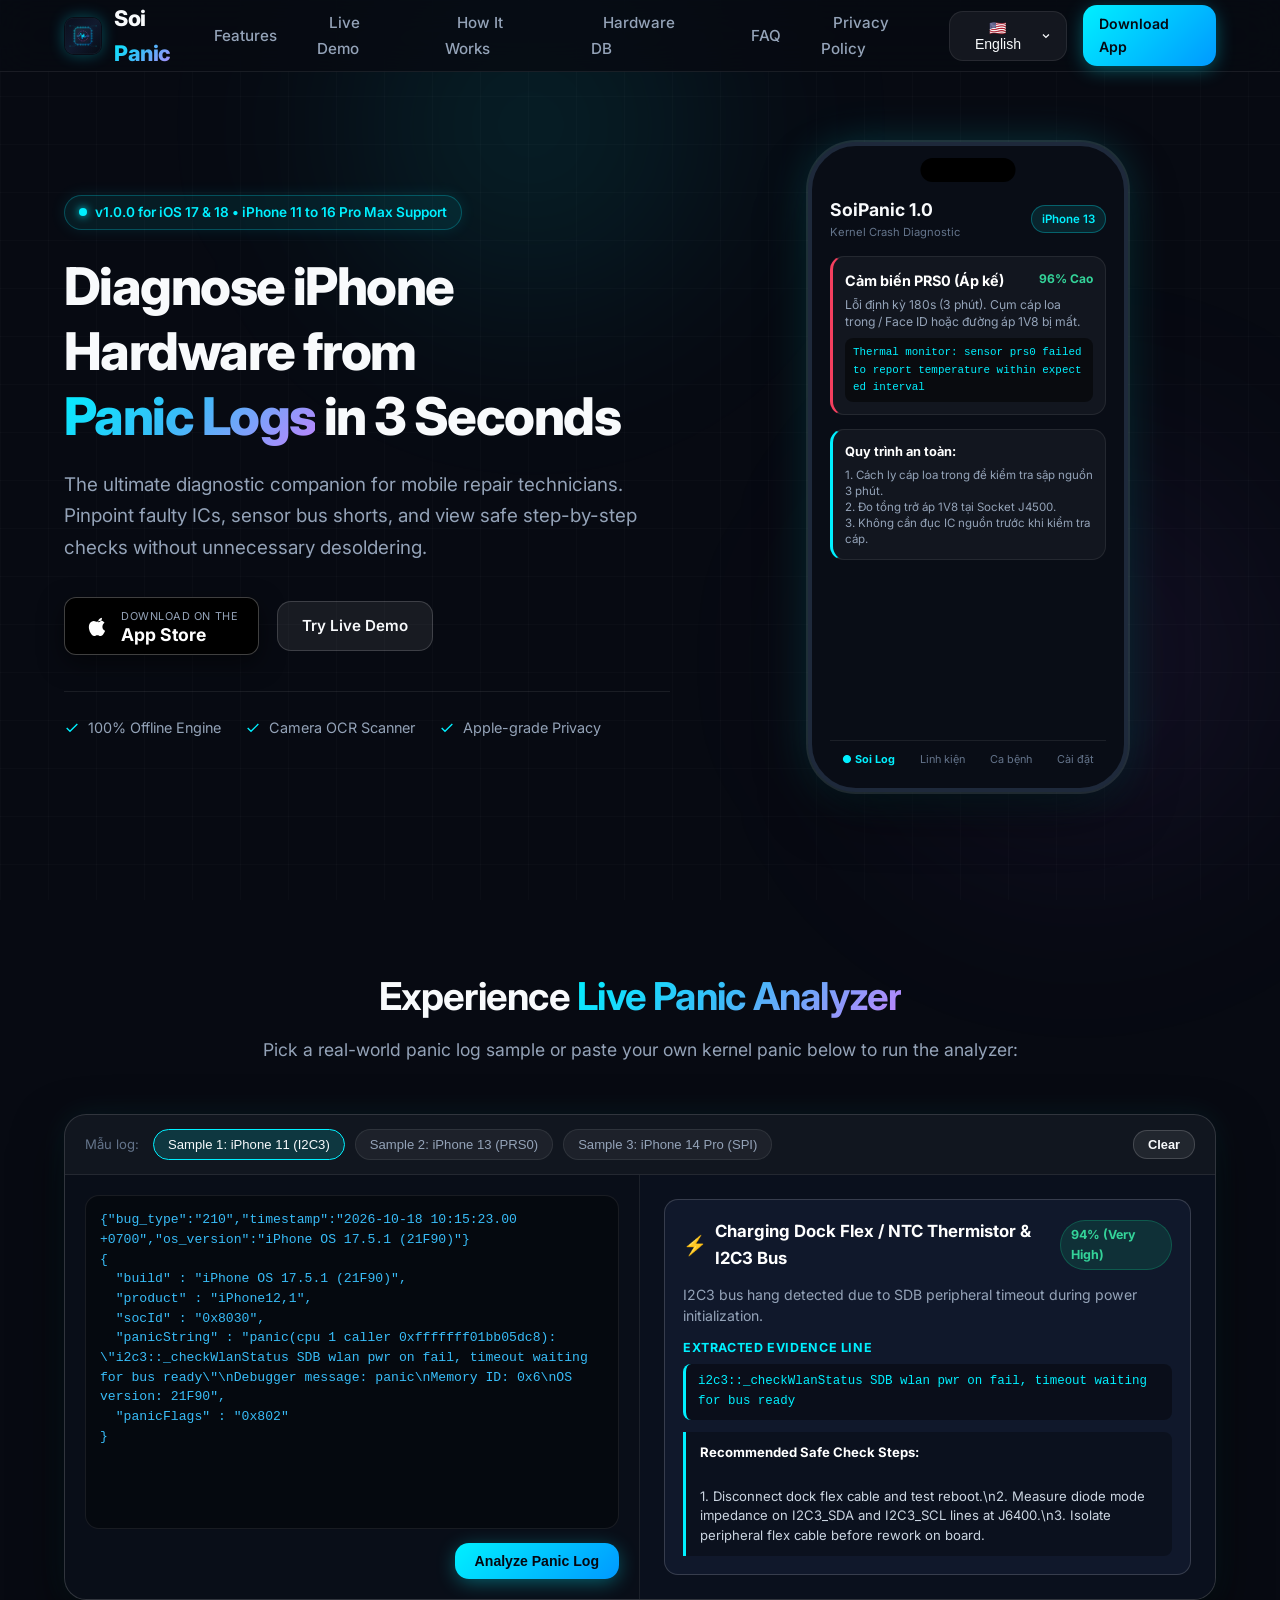
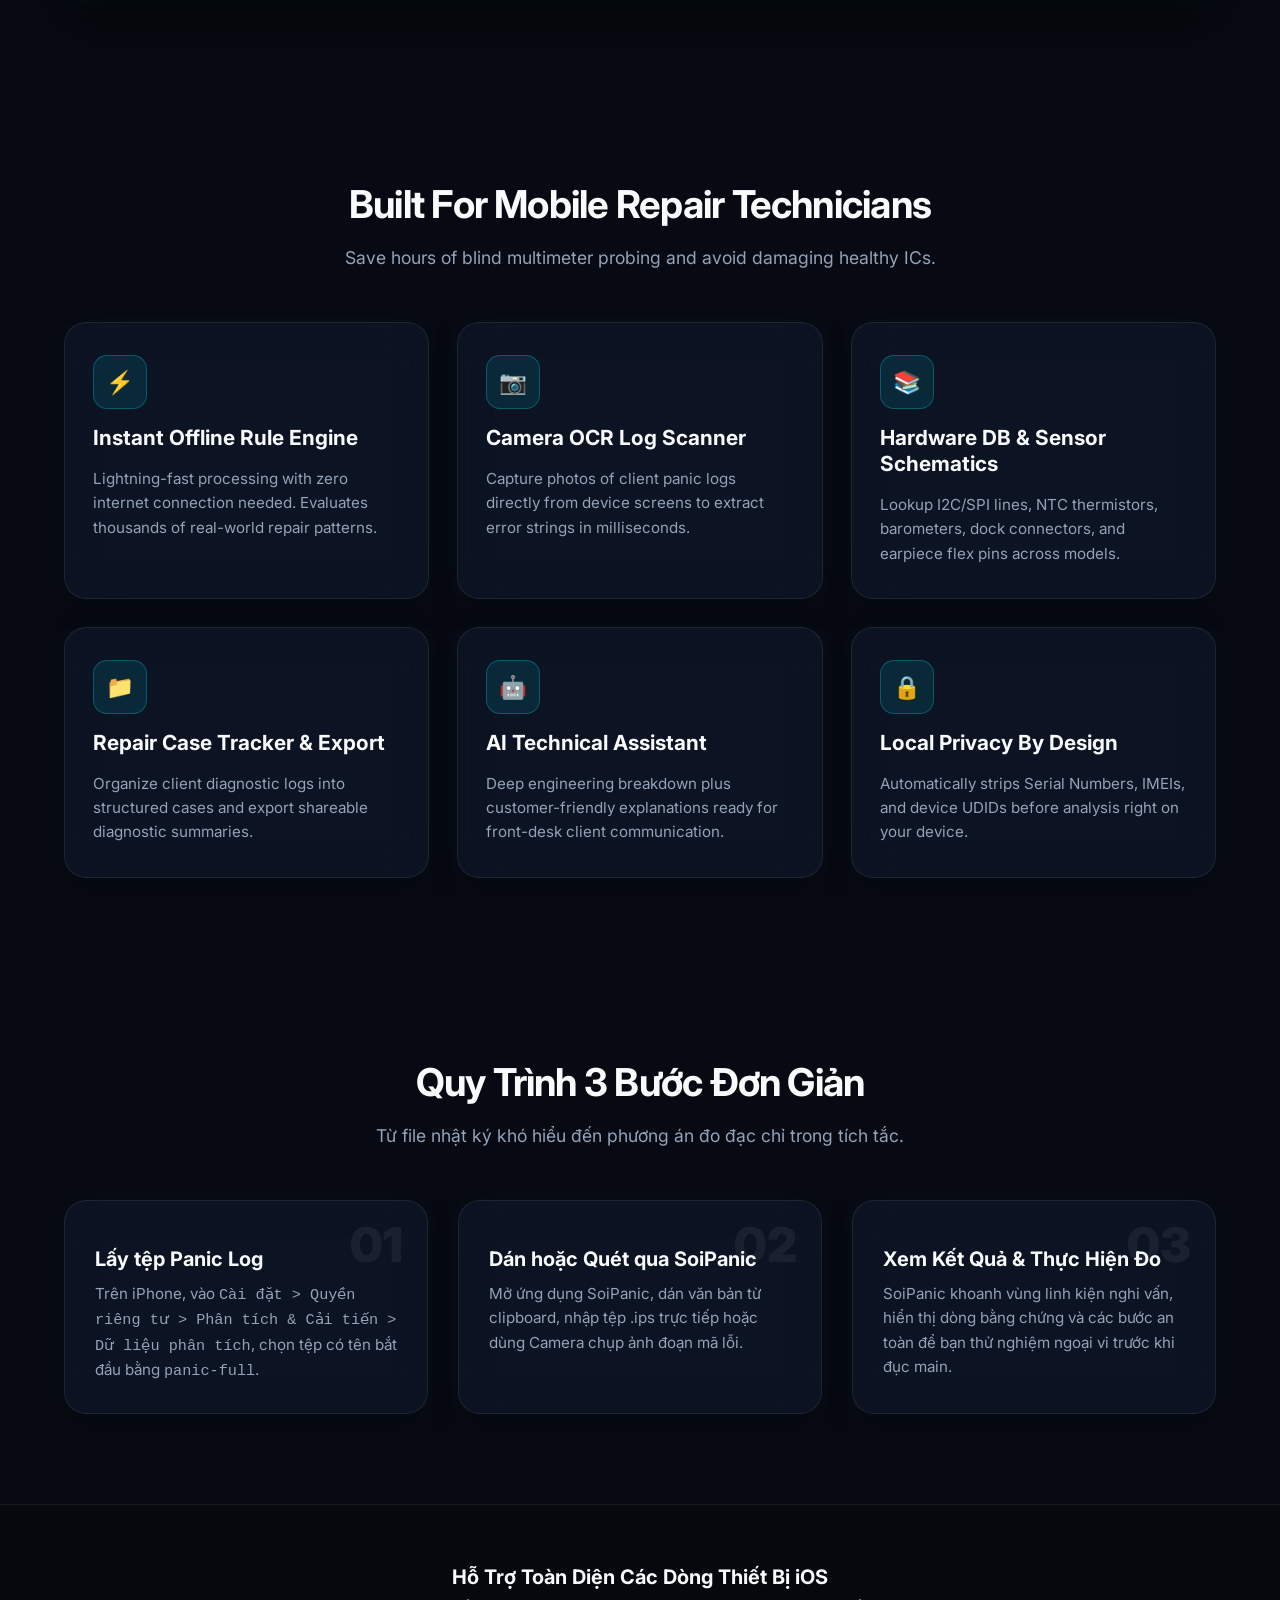
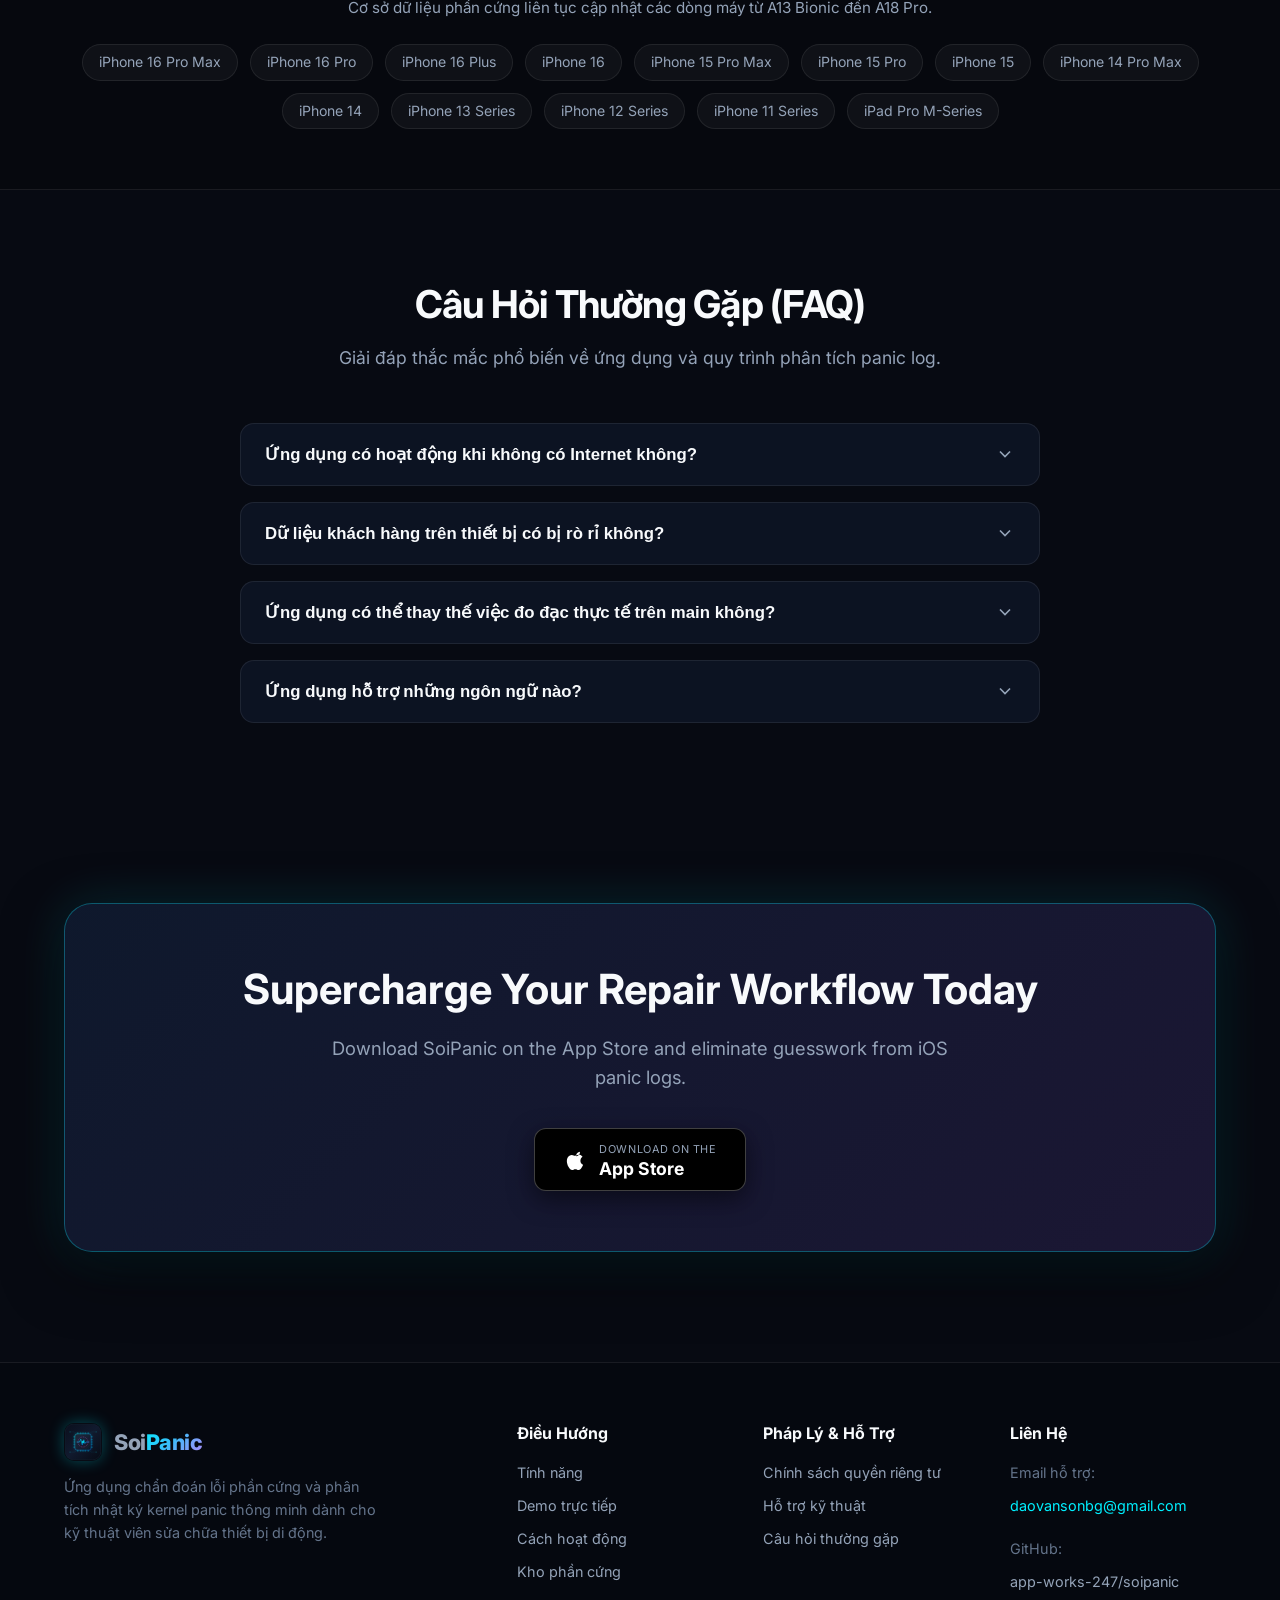
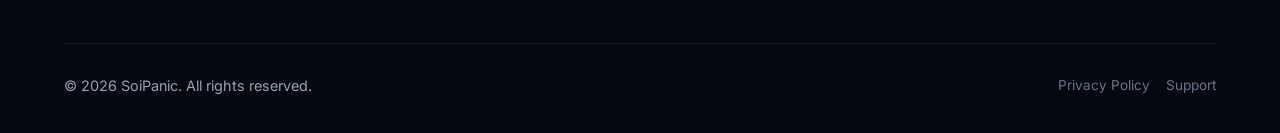
==== index.html @ 8706347c "feat: initial release of SoiPanic landing page, privacy policy, and support center" ====
<!DOCTYPE html>
<html lang="vi">
<head>
  <meta charset="UTF-8">
  <meta name="viewport" content="width=device-width, initial-scale=1.0">
  <title>SoiPanic - Soi Log Panic iOS & Chẩn Đoán Lỗi Phần Cứng iPhone</title>
  
  <!-- SEO Meta Tags -->
  <meta name="description" content="Ứng dụng chuyên nghiệp phân tích Panic Full (kernel panic) cho iPhone & iPad. Khoanh vùng linh kiện lỗi, cảm biến I2C/SPI, lỗi sập nguồn 3 phút và hướng dẫn đo đạc an toàn.">
  <meta name="keywords" content="soipanic, panic log, soi panic, lỗi iphone, sửa iphone, sập nguồn 3 phút, treo táo, schematic, i2c, hardware diagnostic">
  <meta name="author" content="SoiPanic Team">
  <meta name="robots" content="index, follow">

  <!-- Open Graph / Facebook -->
  <meta property="og:type" content="website">
  <meta property="og:url" content="https://app-works-247.github.io/soipanic/">
  <meta property="og:title" content="SoiPanic - Soi Log Panic iOS & Chẩn Đoán Lỗi Phần Cứng iPhone">
  <meta property="og:description" content="Phân tích panic log iPhone/iPad trong 3 giây. Khoanh vùng linh kiện lỗi phần cứng chính xác với bộ máy luật ngoại tuyến.">
  <meta property="og:image" content="assets/logo.svg">

  <!-- Twitter -->
  <meta name="twitter:card" content="summary_large_image">
  <meta name="twitter:title" content="SoiPanic - Soi Log Panic iOS">
  <meta name="twitter:description" content="Phân tích panic log iPhone/iPad trong 3 giây. Hướng dẫn đo đạc an toàn cho kỹ thuật viên.">

  <!-- Favicon -->
  <link rel="icon" type="image/svg+xml" href="assets/favicon.svg">
  
  <!-- Google Fonts: Inter -->
  <link rel="preconnect" href="https://fonts.googleapis.com">
  <link rel="preconnect" href="https://fonts.gstatic.com" crossorigin>
  <link href="https://fonts.googleapis.com/css2?family=Inter:wght@400;500;600;700;800;900&display=swap" rel="stylesheet">

  <!-- Stylesheet -->
  <link rel="stylesheet" href="css/style.css">
</head>
<body>

  <!-- Ambient Light Effects -->
  <div class="ambient-glow-1"></div>
  <div class="ambient-glow-2"></div>
  <div class="ambient-grid"></div>

  <!-- Site Header / Navbar -->
  <header class="site-header">
    <div class="container navbar">
      <a href="index.html" class="brand-logo" id="brandLogo">
        <img src="assets/logo.svg" alt="SoiPanic Logo" class="brand-icon">
        <span>Soi<span class="gradient-text">Panic</span></span>
      </a>

      <nav>
        <ul class="nav-links">
          <li><a href="#features" data-i18n="nav_features">Tính năng</a></li>
          <li><a href="#demo" data-i18n="nav_demo">Demo trực tiếp</a></li>
          <li><a href="#how" data-i18n="nav_how">Cách sử dụng</a></li>
          <li><a href="#hardware" data-i18n="nav_db">Kho phần cứng</a></li>
          <li><a href="#faq" data-i18n="nav_faq">Hỏi đáp</a></li>
          <li><a href="privacy.html" data-i18n="nav_privacy">Quyền riêng tư</a></li>
        </ul>
      </nav>

      <div class="nav-actions">
        <!-- Multi-language Selector -->
        <div class="lang-selector">
          <button class="lang-btn" id="langBtn" aria-label="Select Language">
            <span id="currentLangLabel">🇻🇳 Tiếng Việt</span>
            <svg width="12" height="12" viewBox="0 0 24 24" fill="none" stroke="currentColor" stroke-width="2.5"><path d="M6 9l6 6 6-6"/></svg>
          </button>
          <ul class="lang-dropdown" id="langDropdown">
            <li><button data-lang="vi" class="active">🇻🇳 Tiếng Việt</button></li>
            <li><button data-lang="ja">🇯🇵 日本語</button></li>
            <li><button data-lang="ko">🇰🇷 한국어</button></li>
            <li><button data-lang="en">🇺🇸 English</button></li>
          </ul>
        </div>

        <a href="#download" class="btn btn-primary" id="navDownloadBtn" data-i18n="nav_download" style="padding: 8px 16px; font-size: 0.88rem;">
          Tải ứng dụng
        </a>

        <button class="mobile-toggle" aria-label="Toggle navigation menu">
          <svg width="24" height="24" viewBox="0 0 24 24" fill="none" stroke="currentColor" stroke-width="2"><line x1="3" y1="12" x2="21" y2="12"></line><line x1="3" y1="6" x2="21" y2="6"></line><line x1="3" y1="18" x2="21" y2="18"></line></svg>
        </button>
      </div>
    </div>
  </header>

  <main>
    <!-- Hero Section -->
    <section class="hero-section">
      <div class="container hero-grid">
        <div class="hero-content">
          <div class="pill-badge" id="heroBadge">
            <span class="pill-dot"></span>
            <span data-i18n="hero_badge">Phiên bản 1.0.0 cho iOS 17 & 18 • Hỗ trợ iPhone 11 - 16 Pro Max</span>
          </div>

          <h1 id="heroTitle" data-i18n="hero_title">
            Chẩn Đoán Lỗi Phần Cứng iPhone Từ <span class="gradient-text">Log Panic Full</span> Trong 3 Giây
          </h1>

          <p class="hero-subtitle" id="heroSub" data-i18n="hero_sub">
            Công cụ đắc lực dành cho kỹ thuật viên sửa chữa điện thoại. Tự động khoanh vùng IC lỗi, cảm biến chập áp và hiển thị quy trình đo đạc an toàn không cần đục main.
          </p>

          <div class="hero-ctas">
            <a href="#download" class="btn-appstore" id="heroAppStoreBtn">
              <svg viewBox="0 0 24 24"><path d="M18.71 19.5c-.83 1.24-1.71 2.45-3.05 2.47-1.34.03-1.77-.79-3.29-.79-1.53 0-2 .77-3.27.82-1.31.05-2.3-1.32-3.14-2.53C4.25 17 2.94 12.45 4.7 9.39c.87-1.52 2.43-2.48 4.12-2.51 1.28-.02 2.5.87 3.29.87.78 0 2.26-1.07 3.81-.91.65.03 2.47.26 3.64 1.98-.09.06-2.17 1.28-2.15 3.81.03 3.02 2.65 4.03 2.68 4.04-.03.07-.42 1.44-1.38 2.83M15.97 6.84c.65-.82 1.1-1.95.97-3.08-1 .04-2.17.67-2.82 1.44-.58.67-1.08 1.83-.95 2.94 1.12.09 2.22-.57 2.8-1.3"/></svg>
              <div class="btn-appstore-text">
                <span class="sub">Download on the</span>
                <span class="main">App Store</span>
              </div>
            </a>

            <a href="#demo" class="btn btn-secondary" id="heroDemoBtn" data-i18n="hero_btn_demo">
              <svg width="18" height="18" viewBox="0 0 24 24" fill="none" stroke="currentColor" stroke-width="2"><polygon points="5 3 19 12 5 21 5 3"></polygon></svg>
              Thử Nghiệm Demo
            </a>
          </div>

          <div class="hero-badges-row">
            <div class="hero-badge-item">
              <svg width="16" height="16" viewBox="0 0 24 24" fill="none" stroke="currentColor" stroke-width="2"><polyline points="20 6 9 17 4 12"></polyline></svg>
              <span data-i18n="hero_badge_offline">Chạy ngoại tuyến 100%</span>
            </div>
            <div class="hero-badge-item">
              <svg width="16" height="16" viewBox="0 0 24 24" fill="none" stroke="currentColor" stroke-width="2"><polyline points="20 6 9 17 4 12"></polyline></svg>
              <span data-i18n="hero_badge_ocr">Quét Camera OCR</span>
            </div>
            <div class="hero-badge-item">
              <svg width="16" height="16" viewBox="0 0 24 24" fill="none" stroke="currentColor" stroke-width="2"><polyline points="20 6 9 17 4 12"></polyline></svg>
              <span data-i18n="hero_badge_privacy">Bảo mật chuẩn Apple</span>
            </div>
          </div>
        </div>

        <!-- Phone Mockup with SoiPanic UI -->
        <div class="mockup-wrapper">
          <div class="phone-mockup">
            <div class="phone-island"></div>
            <div class="phone-screen">
              <div class="app-mock-header">
                <div>
                  <div class="app-mock-title">SoiPanic 1.0</div>
                  <div style="font-size: 0.7rem; color: var(--text-muted);">Kernel Crash Diagnostic</div>
                </div>
                <div class="app-mock-device">iPhone 13</div>
              </div>

              <!-- Primary Suspect Card -->
              <div class="app-mock-card app-mock-suspect">
                <div class="app-mock-suspect-title">
                  <span>Cảm biến PRS0 (Áp kế)</span>
                  <span class="app-mock-score">96% Cao</span>
                </div>
                <div class="app-mock-desc">
                  Lỗi định kỳ 180s (3 phút). Cụm cáp loa trong / Face ID hoặc đường áp 1V8 bị mất.
                </div>
                <div class="app-mock-code">Thermal monitor: sensor prs0 failed to report temperature within expected interval</div>
              </div>

              <!-- Safe Check Card -->
              <div class="app-mock-card" style="border-left: 3px solid var(--cyan);">
                <div style="font-weight: 700; font-size: 0.8rem; margin-bottom: 4px; color: #fff;">
                  Quy trình an toàn:
                </div>
                <div style="font-size: 0.72rem; color: var(--text-secondary); line-height: 1.4;">
                  1. Cách ly cáp loa trong để kiểm tra sập nguồn 3 phút.<br>
                  2. Đo tổng trở áp 1V8 tại Socket J4500.<br>
                  3. Không cần đục IC nguồn trước khi kiểm tra cáp.
                </div>
              </div>

              <!-- App Navigation Bar inside phone -->
              <div style="margin-top: auto; display: flex; justify-content: space-around; padding-top: 10px; border-top: 1px solid rgba(255,255,255,0.08); font-size: 0.68rem; color: var(--text-muted);">
                <div style="color: var(--cyan); font-weight: 700;">● Soi Log</div>
                <div>Linh kiện</div>
                <div>Ca bệnh</div>
                <div>Cài đặt</div>
              </div>
            </div>
          </div>
        </div>
      </div>
    </section>

    <!-- Interactive Live Demo Section -->
    <section class="demo-section" id="demo">
      <div class="container">
        <div class="section-head">
          <h2 data-i18n="demo_head_title">Trải Nghiệm <span class="gradient-text">Phân Tích Trực Tiếp</span></h2>
          <p data-i18n="demo_head_sub">Chọn một mẫu log lỗi thực tế hoặc dán log panic-full của bạn vào khung bên dưới để chạy thử bộ phân tích:</p>
        </div>

        <div class="demo-console">
          <div class="demo-toolbar">
            <div class="demo-pills">
              <span style="font-size: 0.82rem; color: var(--text-muted); margin-right: 4px;">Mẫu log:</span>
              <button class="demo-pill-btn active" data-sample="sample1" data-i18n="demo_sample_1">Mẫu 1: iPhone 11 (I2C3)</button>
              <button class="demo-pill-btn" data-sample="sample2" data-i18n="demo_sample_2">Mẫu 2: iPhone 13 (PRS0)</button>
              <button class="demo-pill-btn" data-sample="sample3" data-i18n="demo_sample_3">Mẫu 3: iPhone 14 Pro (SPI)</button>
            </div>
            <div>
              <button class="btn btn-secondary" id="demoClearBtn" data-i18n="demo_btn_clear" style="padding: 6px 14px; font-size: 0.8rem;">Xóa</button>
            </div>
          </div>

          <div class="demo-grid">
            <div class="demo-input-pane">
              <textarea id="demoInput" class="demo-textarea" placeholder="Dán nội dung tệp .ips / panic-full tại đây..." spellcheck="false"></textarea>
              <div class="demo-actions">
                <button class="btn btn-primary" id="demoAnalyzeBtn" data-i18n="demo_btn_analyze" style="padding: 10px 20px; font-size: 0.88rem;">
                  <svg width="16" height="16" viewBox="0 0 24 24" fill="none" stroke="currentColor" stroke-width="2.5"><polygon points="5 3 19 12 5 21 5 3"></polygon></svg>
                  Phân Tích Log Ngay
                </button>
              </div>
            </div>

            <div class="demo-output-pane" id="demoOutput">
              <!-- Dynamically populated by main.js -->
            </div>
          </div>
        </div>
      </div>
    </section>

    <!-- Core Features Grid -->
    <section class="features-section" id="features">
      <div class="container">
        <div class="section-head">
          <h2 data-i18n="feat_title">Tính Năng Vượt Trội Dành Cho Thợ Sửa Chữa</h2>
          <p data-i18n="feat_sub">Thiết kế chuyên sâu, giúp tiết kiệm hàng giờ đo mò mạch và giảm thiểu rủi ro đục nhầm IC.</p>
        </div>

        <div class="features-grid">
          <!-- Feature 1 -->
          <div class="glass-panel feature-card">
            <div class="feature-icon-box">⚡</div>
            <h3 data-i18n="feat_1_title">Bộ Máy Nhận Diện Luật Ngoại Tuyến</h3>
            <p data-i18n="feat_1_desc">Tốc độ xử lý siêu tốc, không cần kết nối Internet. Dữ liệu lỗi được đối chiếu với cơ sở tri thức hàng ngàn ca bệnh thực tế.</p>
          </div>

          <!-- Feature 2 -->
          <div class="glass-panel feature-card">
            <div class="feature-icon-box">📷</div>
            <h3 data-i18n="feat_2_title">Camera OCR Quét Log Siêu Tốc</h3>
            <p data-i18n="feat_2_desc">Chụp ảnh trực tiếp màn hình thiết bị hoặc ảnh chụp màn hình log từ khách hàng để trích xuất ký tự tức thì.</p>
          </div>

          <!-- Feature 3 -->
          <div class="glass-panel feature-card">
            <div class="feature-icon-box">📚</div>
            <h3 data-i18n="feat_3_title">Kho Bản Đồ Cảm Biến & Sơ Đồ Khối</h3>
            <p data-i18n="feat_3_desc">Tra cứu vị trí chân socket, đường bus I2C/SPI, cảm biến áp kế, mic, cáp sạc, cụm loa trong trên từng dòng máy.</p>
          </div>

          <!-- Feature 4 -->
          <div class="glass-panel feature-card">
            <div class="feature-icon-box">📁</div>
            <h3 data-i18n="feat_4_title">Quản Lý Ca Sửa Chữa & Xuất Báo Cáo</h3>
            <p data-i18n="feat_4_desc">Lưu trữ lịch sử chẩn đoán, ghi chú quá trình sửa chữa và xuất báo cáo PDF/ảnh chuyên nghiệp để gửi cho khách.</p>
          </div>

          <!-- Feature 5 -->
          <div class="glass-panel feature-card">
            <div class="feature-icon-box">🤖</div>
            <h3 data-i18n="feat_5_title">Trợ Lý Kỹ Thuật AI Độc Lập</h3>
            <p data-i18n="feat_5_desc">Cung cấp phân tích sâu về nguyên lý điện tích, đồng thời soạn sẵn lời giải thích dễ hiểu, lịch sự để thợ tư vấn khách.</p>
          </div>

          <!-- Feature 6 -->
          <div class="glass-panel feature-card">
            <div class="feature-icon-box">🔒</div>
            <h3 data-i18n="feat_6_title">Bảo Vệ Quyền Riêng Tư Tối Đa</h3>
            <p data-i18n="feat_6_desc">Tự động xóa sạch số Serial, IMEI, UDID cá nhân khỏi log trước khi xử lý, tuân thủ nghiêm ngặt tiêu chuẩn Apple.</p>
          </div>
        </div>
      </div>
    </section>

    <!-- How It Works Section -->
    <section class="steps-section" id="how">
      <div class="container">
        <div class="section-head">
          <h2>Quy Trình 3 Bước Đơn Giản</h2>
          <p>Từ file nhật ký khó hiểu đến phương án đo đạc chỉ trong tích tắc.</p>
        </div>

        <div class="steps-grid">
          <div class="glass-panel step-card">
            <div class="step-number">01</div>
            <h3>Lấy tệp Panic Log</h3>
            <p>Trên iPhone, vào <code>Cài đặt &gt; Quyền riêng tư &gt; Phân tích & Cải tiến &gt; Dữ liệu phân tích</code>, chọn tệp có tên bắt đầu bằng <code>panic-full</code>.</p>
          </div>

          <div class="glass-panel step-card">
            <div class="step-number">02</div>
            <h3>Dán hoặc Quét qua SoiPanic</h3>
            <p>Mở ứng dụng SoiPanic, dán văn bản từ clipboard, nhập tệp .ips trực tiếp hoặc dùng Camera chụp ảnh đoạn mã lỗi.</p>
          </div>

          <div class="glass-panel step-card">
            <div class="step-number">03</div>
            <h3>Xem Kết Quả & Thực Hiện Đo</h3>
            <p>SoiPanic khoanh vùng linh kiện nghi vấn, hiển thị dòng bằng chứng và các bước an toàn để bạn thử nghiệm ngoại vi trước khi đục main.</p>
          </div>
        </div>
      </div>
    </section>

    <!-- Supported Devices Strip -->
    <section class="devices-section" id="hardware">
      <div class="container devices-wrapper">
        <h3 style="font-size: 1.25rem;">Hỗ Trợ Toàn Diện Các Dòng Thiết Bị iOS</h3>
        <p style="color: var(--text-secondary); font-size: 0.95rem; margin-top: 6px;">
          Cơ sở dữ liệu phần cứng liên tục cập nhật các dòng máy từ A13 Bionic đến A18 Pro.
        </p>

        <div class="devices-tags">
          <span class="device-tag">iPhone 16 Pro Max</span>
          <span class="device-tag">iPhone 16 Pro</span>
          <span class="device-tag">iPhone 16 Plus</span>
          <span class="device-tag">iPhone 16</span>
          <span class="device-tag">iPhone 15 Pro Max</span>
          <span class="device-tag">iPhone 15 Pro</span>
          <span class="device-tag">iPhone 15</span>
          <span class="device-tag">iPhone 14 Pro Max</span>
          <span class="device-tag">iPhone 14</span>
          <span class="device-tag">iPhone 13 Series</span>
          <span class="device-tag">iPhone 12 Series</span>
          <span class="device-tag">iPhone 11 Series</span>
          <span class="device-tag">iPad Pro M-Series</span>
        </div>
      </div>
    </section>

    <!-- FAQ Section -->
    <section class="faq-section" id="faq">
      <div class="container">
        <div class="section-head">
          <h2>Câu Hỏi Thường Gặp (FAQ)</h2>
          <p>Giải đáp thắc mắc phổ biến về ứng dụng và quy trình phân tích panic log.</p>
        </div>

        <div class="faq-list">
          <div class="faq-item">
            <button class="faq-question">
              <span>Ứng dụng có hoạt động khi không có Internet không?</span>
              <svg width="20" height="20" viewBox="0 0 24 24" fill="none" stroke="currentColor" stroke-width="2"><polyline points="6 9 12 15 18 9"></polyline></svg>
            </button>
            <div class="faq-answer">
              <p>Có! Bộ máy phân tích nhận diện luật và kho dữ liệu phần cứng cốt lõi của SoiPanic chạy hoàn toàn trên thiết bị (Offline-first). Bạn có thể soi log ngay tại bàn kỹ thuật mà không cần kết nối mạng.</p>
            </div>
          </div>

          <div class="faq-item">
            <button class="faq-question">
              <span>Dữ liệu khách hàng trên thiết bị có bị rò rỉ không?</span>
              <svg width="20" height="20" viewBox="0 0 24 24" fill="none" stroke="currentColor" stroke-width="2"><polyline points="6 9 12 15 18 9"></polyline></svg>
            </button>
            <div class="faq-answer">
              <p>Hoàn toàn không. SoiPanic tích hợp sẵn bộ lọc vệ sinh dữ liệu (Log Sanitizer), tự động bóc tách và loại bỏ các định danh nhạy cảm như Serial Number, UDID, IMEI trước khi phân tích. Chúng tôi không thu thập dữ liệu cá nhân.</p>
            </div>
          </div>

          <div class="faq-item">
            <button class="faq-question">
              <span>Ứng dụng có thể thay thế việc đo đạc thực tế trên main không?</span>
              <svg width="20" height="20" viewBox="0 0 24 24" fill="none" stroke="currentColor" stroke-width="2"><polyline points="6 9 12 15 18 9"></polyline></svg>
            </button>
            <div class="faq-answer">
              <p>SoiPanic là công cụ hỗ trợ định hướng chẩn đoán dựa trên dấu hiệu phần mềm và nhật ký hệ thống. Sau khi ứng dụng gợi ý linh kiện nghi vấn, kỹ thuật viên vẫn cần sử dụng đồng hồ vạn năng hoặc kính hiển vi để đo đạc tổng trở và xác minh chính xác trước khi khò hàn.</p>
            </div>
          </div>

          <div class="faq-item">
            <button class="faq-question">
              <span>Ứng dụng hỗ trợ những ngôn ngữ nào?</span>
              <svg width="20" height="20" viewBox="0 0 24 24" fill="none" stroke="currentColor" stroke-width="2"><polyline points="6 9 12 15 18 9"></polyline></svg>
            </button>
            <div class="faq-answer">
              <p>SoiPanic hỗ trợ đầy đủ 3 ngôn ngữ giao diện chính là Tiếng Việt, Tiếng Nhật (日本語) và Tiếng Hàn (한국어), cùng với bản dịch thuật ngữ quốc tế.</p>
            </div>
          </div>
        </div>
      </div>
    </section>

    <!-- Download App Store CTA Banner -->
    <section class="cta-banner" id="download">
      <div class="container">
        <div class="cta-box">
          <h2 data-i18n="cta_title">Nâng Tầm Tốc Độ Sửa Chữa Của Bạn Ngay Hôm Nay</h2>
          <p data-i18n="cta_sub">Tải SoiPanic trên App Store và tạm biệt những giờ phút đọc log thủ công đau đầu.</p>
          
          <a href="#" class="btn-appstore" style="padding: 12px 28px;">
            <svg viewBox="0 0 24 24"><path d="M18.71 19.5c-.83 1.24-1.71 2.45-3.05 2.47-1.34.03-1.77-.79-3.29-.79-1.53 0-2 .77-3.27.82-1.31.05-2.3-1.32-3.14-2.53C4.25 17 2.94 12.45 4.7 9.39c.87-1.52 2.43-2.48 4.12-2.51 1.28-.02 2.5.87 3.29.87.78 0 2.26-1.07 3.81-.91.65.03 2.47.26 3.64 1.98-.09.06-2.17 1.28-2.15 3.81.03 3.02 2.65 4.03 2.68 4.04-.03.07-.42 1.44-1.38 2.83M15.97 6.84c.65-.82 1.1-1.95.97-3.08-1 .04-2.17.67-2.82 1.44-.58.67-1.08 1.83-.95 2.94 1.12.09 2.22-.57 2.8-1.3"/></svg>
            <div class="btn-appstore-text">
              <span class="sub">Download on the</span>
              <span class="main">App Store</span>
            </div>
          </a>
        </div>
      </div>
    </section>
  </main>

  <!-- Site Footer -->
  <footer class="site-footer">
    <div class="container">
      <div class="footer-grid">
        <div class="footer-col">
          <div class="brand-logo" style="margin-bottom: 14px;">
            <img src="assets/logo.svg" alt="SoiPanic" class="brand-icon">
            <span>Soi<span class="gradient-text">Panic</span></span>
          </div>
          <p style="color: var(--text-muted); max-width: 320px; line-height: 1.6;">
            Ứng dụng chẩn đoán lỗi phần cứng và phân tích nhật ký kernel panic thông minh dành cho kỹ thuật viên sửa chữa thiết bị di động.
          </p>
        </div>

        <div class="footer-col">
          <h4>Điều Hướng</h4>
          <ul>
            <li><a href="#features">Tính năng</a></li>
            <li><a href="#demo">Demo trực tiếp</a></li>
            <li><a href="#how">Cách hoạt động</a></li>
            <li><a href="#hardware">Kho phần cứng</a></li>
          </ul>
        </div>

        <div class="footer-col">
          <h4>Pháp Lý & Hỗ Trợ</h4>
          <ul>
            <li><a href="privacy.html">Chính sách quyền riêng tư</a></li>
            <li><a href="support.html">Hỗ trợ kỹ thuật</a></li>
            <li><a href="support.html#faq">Câu hỏi thường gặp</a></li>
          </ul>
        </div>

        <div class="footer-col">
          <h4>Liên Hệ</h4>
          <ul>
            <li style="color: var(--text-muted);">Email hỗ trợ:</li>
            <li><a href="mailto:daovansonbg@gmail.com" style="color: var(--cyan);">daovansonbg@gmail.com</a></li>
            <li style="color: var(--text-muted); margin-top: 10px;">GitHub:</li>
            <li><a href="https://github.com/app-works-247/soipanic" target="_blank" rel="noopener">app-works-247/soipanic</a></li>
          </ul>
        </div>
      </div>

      <div class="footer-bottom">
        <p data-i18n="footer_copy">© 2026 SoiPanic. Bản quyền thuộc về đội ngũ phát triển SoiPanic. Bảo lưu mọi quyền.</p>
        <div style="display: flex; gap: 16px;">
          <a href="privacy.html" style="color: var(--text-muted); font-size: 0.85rem;">Privacy Policy</a>
          <a href="support.html" style="color: var(--text-muted); font-size: 0.85rem;">Support</a>
        </div>
      </div>
    </div>
  </footer>

  <!-- Scripts -->
  <script src="js/main.js"></script>
</body>
</html>
---- css/style.css ----
/* ==========================================================================
   SoiPanic - Modern Futuristic Dark Theme & Glassmorphism Design System
   ========================================================================== */

:root {
  --bg-primary: #070a12;
  --bg-secondary: #0d1322;
  --bg-card: rgba(15, 23, 42, 0.7);
  --bg-card-hover: rgba(22, 33, 58, 0.85);
  --bg-elevated: rgba(30, 41, 59, 0.6);
  
  --border-glass: rgba(255, 255, 255, 0.08);
  --border-glass-bright: rgba(255, 255, 255, 0.16);
  --border-accent: rgba(0, 240, 255, 0.35);

  --cyan: #00f0ff;
  --cyan-glow: rgba(0, 240, 255, 0.3);
  --blue: #38bdf8;
  --purple: #a855f7;
  --purple-glow: rgba(168, 85, 247, 0.3);
  --emerald: #10b981;
  --amber: #f59e0b;
  --rose: #f43f5e;

  --text-primary: #f8fafc;
  --text-secondary: #94a3b8;
  --text-muted: #64748b;

  --font-sans: 'Inter', -apple-system, BlinkMacSystemFont, "Segoe UI", Roboto, Helvetica, Arial, sans-serif;
  --font-mono: ui-monospace, SFMono-Regular, Menlo, Monaco, Consolas, "Liberation Mono", "Courier New", monospace;

  --radius-sm: 8px;
  --radius-md: 14px;
  --radius-lg: 22px;
  --radius-full: 9999px;

  --shadow-card: 0 10px 30px -10px rgba(0, 0, 0, 0.5), 0 0 20px 0 rgba(0, 240, 255, 0.04);
  --shadow-glow: 0 0 40px -10px var(--cyan-glow);
  
  --container-max: 1200px;
  --nav-height: 72px;
}

*, *::before, *::after {
  box-sizing: border-box;
  margin: 0;
  padding: 0;
}

html {
  scroll-behavior: smooth;
  color-scheme: dark;
}

body {
  font-family: var(--font-sans);
  background-color: var(--bg-primary);
  color: var(--text-primary);
  line-height: 1.6;
  overflow-x: hidden;
  position: relative;
  min-height: 100vh;
}

/* Background Ambient Glow Orbs */
.ambient-glow-1 {
  position: fixed;
  top: -150px;
  left: 20%;
  width: 550px;
  height: 550px;
  background: radial-gradient(circle, rgba(0, 240, 255, 0.12) 0%, rgba(0, 0, 0, 0) 70%);
  pointer-events: none;
  z-index: 0;
  filter: blur(80px);
}

.ambient-glow-2 {
  position: fixed;
  top: 40%;
  right: -100px;
  width: 600px;
  height: 600px;
  background: radial-gradient(circle, rgba(168, 85, 247, 0.1) 0%, rgba(0, 0, 0, 0) 70%);
  pointer-events: none;
  z-index: 0;
  filter: blur(90px);
}

.ambient-grid {
  position: fixed;
  inset: 0;
  background-image: 
    linear-gradient(to right, rgba(255, 255, 255, 0.02) 1px, transparent 1px),
    linear-gradient(to bottom, rgba(255, 255, 255, 0.02) 1px, transparent 1px);
  background-size: 48px 48px;
  pointer-events: none;
  z-index: 0;
}

.container {
  width: 100%;
  max-width: var(--container-max);
  margin-left: auto;
  margin-right: auto;
  padding-left: 24px;
  padding-right: 24px;
  position: relative;
  z-index: 1;
}

/* Typography */
h1, h2, h3, h4, h5, h6 {
  color: var(--text-primary);
  font-weight: 700;
  line-height: 1.25;
}

a {
  color: inherit;
  text-decoration: none;
  transition: all 0.2s ease;
}

.gradient-text {
  background: linear-gradient(135deg, #00f0ff 0%, #38bdf8 45%, #c084fc 100%);
  -webkit-background-clip: text;
  -webkit-text-fill-color: transparent;
  display: inline-block;
}

.gradient-text-purple {
  background: linear-gradient(135deg, #c084fc 0%, #ec4899 100%);
  -webkit-background-clip: text;
  -webkit-text-fill-color: transparent;
  display: inline-block;
}

/* Glassmorphism Cards */
.glass-panel {
  background: var(--bg-card);
  backdrop-filter: blur(24px);
  -webkit-backdrop-filter: blur(24px);
  border: 1px solid var(--border-glass);
  border-radius: var(--radius-lg);
  box-shadow: var(--shadow-card);
  transition: all 0.3s cubic-bezier(0.16, 1, 0.3, 1);
}

.glass-panel:hover {
  border-color: var(--border-glass-bright);
}

/* Navbar */
.site-header {
  position: sticky;
  top: 0;
  z-index: 100;
  height: var(--nav-height);
  background: rgba(7, 10, 18, 0.8);
  backdrop-filter: blur(20px);
  -webkit-backdrop-filter: blur(20px);
  border-bottom: 1px solid var(--border-glass);
}

.navbar {
  display: flex;
  align-items: center;
  justify-content: space-between;
  height: 100%;
}

.brand-logo {
  display: flex;
  align-items: center;
  gap: 12px;
  font-weight: 800;
  font-size: 1.35rem;
  letter-spacing: -0.02em;
}

.brand-icon {
  width: 38px;
  height: 38px;
  border-radius: 10px;
  box-shadow: 0 0 15px var(--cyan-glow);
}

.nav-links {
  display: flex;
  align-items: center;
  gap: 28px;
  list-style: none;
}

.nav-links a {
  color: var(--text-secondary);
  font-size: 0.95rem;
  font-weight: 500;
  padding: 8px 12px;
  border-radius: var(--radius-sm);
}

.nav-links a:hover, .nav-links a.active {
  color: var(--text-primary);
  background: rgba(255, 255, 255, 0.05);
}

.nav-actions {
  display: flex;
  align-items: center;
  gap: 16px;
}

/* Language Selector */
.lang-selector {
  position: relative;
}

.lang-btn {
  display: flex;
  align-items: center;
  gap: 8px;
  background: rgba(255, 255, 255, 0.06);
  border: 1px solid var(--border-glass);
  color: var(--text-primary);
  padding: 8px 14px;
  border-radius: var(--radius-md);
  font-size: 0.88rem;
  font-weight: 500;
  cursor: pointer;
  transition: all 0.2s;
}

.lang-btn:hover {
  background: rgba(255, 255, 255, 0.1);
  border-color: var(--border-glass-bright);
}

.lang-dropdown {
  position: absolute;
  top: calc(100% + 8px);
  right: 0;
  background: #0f172a;
  border: 1px solid var(--border-glass-bright);
  border-radius: var(--radius-md);
  box-shadow: 0 15px 35px rgba(0, 0, 0, 0.6);
  min-width: 170px;
  padding: 6px;
  list-style: none;
  opacity: 0;
  visibility: hidden;
  transform: translateY(-8px);
  transition: all 0.2s cubic-bezier(0.16, 1, 0.3, 1);
  z-index: 101;
}

.lang-dropdown.show {
  opacity: 1;
  visibility: visible;
  transform: translateY(0);
}

.lang-dropdown li button {
  width: 100%;
  display: flex;
  align-items: center;
  gap: 10px;
  padding: 9px 12px;
  background: none;
  border: none;
  color: var(--text-secondary);
  font-size: 0.9rem;
  text-align: left;
  border-radius: var(--radius-sm);
  cursor: pointer;
  transition: all 0.15s;
}

.lang-dropdown li button:hover, .lang-dropdown li button.active {
  color: var(--text-primary);
  background: rgba(0, 240, 255, 0.12);
}

/* Mobile Toggle */
.mobile-toggle {
  display: none;
  background: none;
  border: none;
  color: var(--text-primary);
  cursor: pointer;
  padding: 6px;
}

/* Buttons */
.btn {
  display: inline-flex;
  align-items: center;
  justify-content: center;
  gap: 10px;
  padding: 12px 24px;
  border-radius: var(--radius-md);
  font-size: 0.95rem;
  font-weight: 600;
  cursor: pointer;
  transition: all 0.25s cubic-bezier(0.16, 1, 0.3, 1);
  border: none;
  text-decoration: none;
}

.btn-primary {
  background: linear-gradient(135deg, #00f0ff 0%, #0099ff 100%);
  color: #050811;
  box-shadow: 0 4px 20px -2px rgba(0, 240, 255, 0.4);
}

.btn-primary:hover {
  transform: translateY(-2px);
  box-shadow: 0 8px 30px -2px rgba(0, 240, 255, 0.6);
  filter: brightness(1.1);
}

.btn-secondary {
  background: rgba(255, 255, 255, 0.07);
  color: var(--text-primary);
  border: 1px solid var(--border-glass-bright);
}

.btn-secondary:hover {
  background: rgba(255, 255, 255, 0.12);
  border-color: rgba(255, 255, 255, 0.3);
  transform: translateY(-2px);
}

.btn-appstore {
  background: #000;
  color: #fff;
  border: 1px solid rgba(255, 255, 255, 0.25);
  padding: 10px 20px;
  border-radius: 12px;
  display: inline-flex;
  align-items: center;
  gap: 12px;
  box-shadow: 0 8px 25px rgba(0, 0, 0, 0.5);
  transition: all 0.25s ease;
}

.btn-appstore:hover {
  border-color: #00f0ff;
  transform: translateY(-2px);
  box-shadow: 0 10px 30px rgba(0, 240, 255, 0.2);
}

.btn-appstore svg {
  width: 24px;
  height: 24px;
  fill: currentColor;
}

.btn-appstore-text {
  display: flex;
  flex-direction: column;
  text-align: left;
}

.btn-appstore-text .sub {
  font-size: 0.68rem;
  letter-spacing: 0.05em;
  text-transform: uppercase;
  color: var(--text-secondary);
}

.btn-appstore-text .main {
  font-size: 1.1rem;
  font-weight: 700;
  line-height: 1.1;
}

/* Badge */
.pill-badge {
  display: inline-flex;
  align-items: center;
  gap: 8px;
  padding: 6px 14px;
  border-radius: var(--radius-full);
  background: rgba(0, 240, 255, 0.08);
  border: 1px solid rgba(0, 240, 255, 0.25);
  color: var(--cyan);
  font-size: 0.85rem;
  font-weight: 600;
  margin-bottom: 24px;
  box-shadow: 0 0 15px rgba(0, 240, 255, 0.1);
}

.pill-dot {
  width: 8px;
  height: 8px;
  border-radius: 50%;
  background-color: var(--cyan);
  box-shadow: 0 0 8px var(--cyan);
  animation: pulse 2s infinite;
}

@keyframes pulse {
  0%, 100% { opacity: 1; transform: scale(1); }
  50% { opacity: 0.4; transform: scale(0.85); }
}

/* Hero Section */
.hero-section {
  padding: 70px 0 90px;
  position: relative;
}

.hero-grid {
  display: grid;
  grid-template-columns: 1.1fr 0.9fr;
  gap: 50px;
  align-items: center;
}

.hero-content h1 {
  font-size: 3.25rem;
  font-weight: 800;
  letter-spacing: -0.03em;
  margin-bottom: 20px;
}

.hero-subtitle {
  font-size: 1.18rem;
  color: var(--text-secondary);
  line-height: 1.65;
  margin-bottom: 34px;
}

.hero-ctas {
  display: flex;
  align-items: center;
  gap: 18px;
  flex-wrap: wrap;
  margin-bottom: 36px;
}

.hero-badges-row {
  display: flex;
  align-items: center;
  gap: 24px;
  color: var(--text-secondary);
  font-size: 0.9rem;
  border-top: 1px solid var(--border-glass);
  padding-top: 24px;
}

.hero-badge-item {
  display: flex;
  align-items: center;
  gap: 8px;
}

.hero-badge-item svg {
  color: var(--cyan);
}

/* Phone Mockup */
.mockup-wrapper {
  position: relative;
  display: flex;
  justify-content: center;
}

.phone-mockup {
  width: 320px;
  height: 650px;
  background: #090d16;
  border-radius: 48px;
  border: 4px solid #1e293b;
  box-shadow: 
    0 0 0 2px rgba(255, 255, 255, 0.1),
    0 25px 60px -15px rgba(0, 0, 0, 0.8),
    0 0 50px -10px var(--cyan-glow);
  position: relative;
  overflow: hidden;
  display: flex;
  flex-direction: column;
}

.phone-island {
  position: absolute;
  top: 12px;
  left: 50%;
  transform: translateX(-50%);
  width: 95px;
  height: 24px;
  background: #000;
  border-radius: 20px;
  z-index: 10;
}

.phone-screen {
  flex: 1;
  padding: 50px 18px 20px;
  display: flex;
  flex-direction: column;
  gap: 14px;
  overflow-y: auto;
  font-size: 0.85rem;
}

.app-mock-header {
  display: flex;
  justify-content: space-between;
  align-items: center;
}

.app-mock-title {
  font-size: 1.1rem;
  font-weight: 700;
}

.app-mock-device {
  background: rgba(0, 240, 255, 0.1);
  border: 1px solid rgba(0, 240, 255, 0.3);
  padding: 4px 10px;
  border-radius: 20px;
  font-size: 0.72rem;
  color: var(--cyan);
  font-weight: 600;
}

.app-mock-card {
  background: rgba(255, 255, 255, 0.04);
  border: 1px solid rgba(255, 255, 255, 0.08);
  border-radius: 14px;
  padding: 12px;
}

.app-mock-suspect {
  border-left: 3px solid var(--rose);
}

.app-mock-suspect-title {
  display: flex;
  justify-content: space-between;
  font-weight: 700;
  color: #fff;
  font-size: 0.9rem;
  margin-bottom: 4px;
}

.app-mock-score {
  color: #34d399;
  font-size: 0.75rem;
  font-weight: 700;
}

.app-mock-desc {
  font-size: 0.76rem;
  color: var(--text-secondary);
  line-height: 1.4;
  margin-bottom: 8px;
}

.app-mock-code {
  background: rgba(0, 0, 0, 0.5);
  padding: 6px 8px;
  border-radius: 8px;
  font-family: var(--font-mono);
  font-size: 0.68rem;
  color: var(--cyan);
  white-space: pre-wrap;
  word-break: break-all;
}

/* Interactive Demo Section */
.demo-section {
  padding: 90px 0;
  position: relative;
}

.section-head {
  text-align: center;
  max-width: 760px;
  margin: 0 auto 50px;
}

.section-head h2 {
  font-size: 2.4rem;
  margin-bottom: 16px;
  letter-spacing: -0.02em;
}

.section-head p {
  color: var(--text-secondary);
  font-size: 1.1rem;
}

.demo-console {
  background: #090e18;
  border: 1px solid var(--border-glass-bright);
  border-radius: var(--radius-lg);
  box-shadow: 0 20px 50px rgba(0, 0, 0, 0.6), 0 0 30px rgba(0, 240, 255, 0.08);
  overflow: hidden;
}

.demo-toolbar {
  display: flex;
  align-items: center;
  justify-content: space-between;
  padding: 14px 20px;
  background: rgba(255, 255, 255, 0.03);
  border-bottom: 1px solid var(--border-glass);
}

.demo-pills {
  display: flex;
  align-items: center;
  gap: 10px;
  flex-wrap: wrap;
}

.demo-pill-btn {
  background: rgba(255, 255, 255, 0.05);
  border: 1px solid var(--border-glass);
  color: var(--text-secondary);
  padding: 7px 14px;
  border-radius: var(--radius-full);
  font-size: 0.82rem;
  cursor: pointer;
  font-weight: 500;
  transition: all 0.2s;
}

.demo-pill-btn:hover, .demo-pill-btn.active {
  background: rgba(0, 240, 255, 0.15);
  border-color: var(--cyan);
  color: var(--text-primary);
}

.demo-grid {
  display: grid;
  grid-template-columns: 1fr 1fr;
  min-height: 420px;
}

.demo-input-pane {
  padding: 20px;
  display: flex;
  flex-direction: column;
  border-right: 1px solid var(--border-glass);
}

.demo-textarea {
  flex: 1;
  width: 100%;
  background: rgba(0, 0, 0, 0.35);
  border: 1px solid var(--border-glass);
  border-radius: var(--radius-md);
  padding: 14px;
  color: #38bdf8;
  font-family: var(--font-mono);
  font-size: 0.82rem;
  resize: none;
  outline: none;
  line-height: 1.5;
}

.demo-textarea:focus {
  border-color: var(--cyan);
}

.demo-actions {
  display: flex;
  justify-content: flex-end;
  gap: 12px;
  margin-top: 14px;
}

.demo-output-pane {
  padding: 24px;
  background: rgba(13, 19, 34, 0.5);
  display: flex;
  flex-direction: column;
  gap: 16px;
  overflow-y: auto;
}

.result-card {
  background: rgba(18, 26, 46, 0.85);
  border: 1px solid var(--border-glass-bright);
  border-radius: var(--radius-md);
  padding: 18px;
  display: flex;
  flex-direction: column;
  gap: 12px;
}

.result-header {
  display: flex;
  justify-content: space-between;
  align-items: center;
}

.badge-confidence {
  background: rgba(16, 185, 129, 0.15);
  color: #34d399;
  border: 1px solid rgba(16, 185, 129, 0.3);
  padding: 4px 10px;
  border-radius: var(--radius-full);
  font-size: 0.78rem;
  font-weight: 700;
}

.safe-check-box {
  background: rgba(0, 0, 0, 0.3);
  border-left: 3px solid var(--cyan);
  padding: 10px 14px;
  border-radius: 0 var(--radius-sm) var(--radius-sm) 0;
  font-size: 0.85rem;
}

/* Feature Cards Grid */
.features-section {
  padding: 90px 0;
}

.features-grid {
  display: grid;
  grid-template-columns: repeat(3, 1fr);
  gap: 28px;
}

.feature-card {
  padding: 32px 28px;
  display: flex;
  flex-direction: column;
  gap: 16px;
  position: relative;
  overflow: hidden;
}

.feature-card:hover {
  transform: translateY(-4px);
  border-color: var(--cyan);
  box-shadow: 0 15px 40px -10px var(--cyan-glow);
}

.feature-icon-box {
  width: 54px;
  height: 54px;
  border-radius: 14px;
  display: flex;
  align-items: center;
  justify-content: center;
  background: rgba(0, 240, 255, 0.1);
  border: 1px solid rgba(0, 240, 255, 0.25);
  color: var(--cyan);
  font-size: 1.4rem;
}

.feature-card h3 {
  font-size: 1.3rem;
  font-weight: 700;
}

.feature-card p {
  color: var(--text-secondary);
  font-size: 0.95rem;
  line-height: 1.6;
}

/* Step-by-Step Flow */
.steps-section {
  padding: 90px 0;
}

.steps-grid {
  display: grid;
  grid-template-columns: repeat(3, 1fr);
  gap: 30px;
  position: relative;
}

.step-card {
  padding: 30px;
  position: relative;
}

.step-number {
  font-size: 3rem;
  font-weight: 900;
  line-height: 1;
  color: rgba(255, 255, 255, 0.06);
  position: absolute;
  top: 20px;
  right: 24px;
}

.step-card h3 {
  margin: 16px 0 10px;
  font-size: 1.25rem;
}

.step-card p {
  color: var(--text-secondary);
  font-size: 0.95rem;
}

/* Supported Devices Strip */
.devices-section {
  padding: 60px 0;
  border-top: 1px solid var(--border-glass);
  border-bottom: 1px solid var(--border-glass);
  background: rgba(0, 0, 0, 0.2);
}

.devices-wrapper {
  text-align: center;
}

.devices-tags {
  display: flex;
  flex-wrap: wrap;
  justify-content: center;
  gap: 12px;
  margin-top: 24px;
}

.device-tag {
  background: rgba(255, 255, 255, 0.04);
  border: 1px solid var(--border-glass);
  padding: 6px 16px;
  border-radius: var(--radius-full);
  font-size: 0.88rem;
  color: var(--text-secondary);
  transition: all 0.2s;
}

.device-tag:hover {
  color: var(--cyan);
  border-color: var(--cyan);
  background: rgba(0, 240, 255, 0.06);
}

/* FAQ Accordion */
.faq-section {
  padding: 90px 0;
}

.faq-list {
  max-width: 800px;
  margin: 0 auto;
  display: flex;
  flex-direction: column;
  gap: 16px;
}

.faq-item {
  background: var(--bg-card);
  border: 1px solid var(--border-glass);
  border-radius: var(--radius-md);
  overflow: hidden;
  transition: all 0.2s;
}

.faq-question {
  width: 100%;
  padding: 20px 24px;
  display: flex;
  justify-content: space-between;
  align-items: center;
  background: none;
  border: none;
  color: var(--text-primary);
  font-size: 1.05rem;
  font-weight: 600;
  text-align: left;
  cursor: pointer;
}

.faq-question svg {
  color: var(--text-secondary);
  transition: transform 0.25s ease;
}

.faq-item.active .faq-question svg {
  transform: rotate(180deg);
  color: var(--cyan);
}

.faq-answer {
  max-height: 0;
  overflow: hidden;
  transition: max-height 0.3s ease-out;
  padding: 0 24px;
  color: var(--text-secondary);
  font-size: 0.95rem;
  line-height: 1.65;
}

.faq-item.active .faq-answer {
  padding-bottom: 20px;
}

/* Call to Action Banner */
.cta-banner {
  padding: 90px 0 110px;
}

.cta-box {
  background: linear-gradient(135deg, rgba(16, 26, 48, 0.9) 0%, rgba(30, 24, 56, 0.9) 100%);
  border: 1px solid rgba(0, 240, 255, 0.3);
  border-radius: 28px;
  padding: 60px 40px;
  text-align: center;
  box-shadow: 0 20px 60px rgba(0, 0, 0, 0.5), 0 0 50px rgba(0, 240, 255, 0.15);
  position: relative;
  overflow: hidden;
}

.cta-box h2 {
  font-size: 2.6rem;
  margin-bottom: 18px;
}

.cta-box p {
  color: var(--text-secondary);
  font-size: 1.15rem;
  max-width: 650px;
  margin: 0 auto 36px;
}

/* Footer */
.site-footer {
  border-top: 1px solid var(--border-glass);
  padding: 60px 0 40px;
  background: rgba(5, 8, 15, 0.9);
  font-size: 0.9rem;
  color: var(--text-secondary);
}

.footer-grid {
  display: grid;
  grid-template-columns: 2fr 1fr 1fr 1fr;
  gap: 40px;
  margin-bottom: 50px;
}

.footer-col h4 {
  color: var(--text-primary);
  margin-bottom: 18px;
  font-size: 1rem;
}

.footer-col ul {
  list-style: none;
  display: flex;
  flex-direction: column;
  gap: 10px;
}

.footer-col ul a:hover {
  color: var(--cyan);
}

.footer-bottom {
  display: flex;
  justify-content: space-between;
  align-items: center;
  border-top: 1px solid var(--border-glass);
  padding-top: 30px;
  flex-wrap: wrap;
  gap: 16px;
}

/* Privacy & Legal Content Pages */
.legal-container {
  max-width: 860px;
  margin: 40px auto 100px;
  padding: 40px;
  background: var(--bg-card);
  border: 1px solid var(--border-glass-bright);
  border-radius: var(--radius-lg);
  box-shadow: var(--shadow-card);
}

.legal-header {
  border-bottom: 1px solid var(--border-glass);
  padding-bottom: 24px;
  margin-bottom: 32px;
}

.legal-header h1 {
  font-size: 2.4rem;
  margin-bottom: 12px;
}

.legal-header p {
  color: var(--text-secondary);
}

.legal-body h2 {
  font-size: 1.45rem;
  margin: 32px 0 14px;
  color: var(--cyan);
}

.legal-body h3 {
  font-size: 1.15rem;
  margin: 20px 0 10px;
}

.legal-body p, .legal-body li {
  color: #cbd5e1;
  font-size: 1rem;
  line-height: 1.7;
  margin-bottom: 14px;
}

.legal-body ul, .legal-body ol {
  padding-left: 24px;
  margin-bottom: 18px;
}

.legal-body code {
  background: rgba(0, 0, 0, 0.4);
  color: var(--cyan);
  padding: 2px 6px;
  border-radius: 4px;
  font-family: var(--font-mono);
  font-size: 0.9em;
}

/* Responsive Media Queries */
@media (max-width: 1024px) {
  .hero-grid {
    grid-template-columns: 1fr;
    text-align: center;
  }
  .hero-content h1 {
    font-size: 2.6rem;
  }
  .hero-ctas {
    justify-content: center;
  }
  .hero-badges-row {
    justify-content: center;
  }
  .features-grid, .steps-grid {
    grid-template-columns: repeat(2, 1fr);
  }
  .demo-grid {
    grid-template-columns: 1fr;
  }
  .demo-input-pane {
    border-right: none;
    border-bottom: 1px solid var(--border-glass);
  }
  .footer-grid {
    grid-template-columns: 1fr 1fr;
  }
}

@media (max-width: 768px) {
  .nav-links {
    display: none;
  }
  .mobile-toggle {
    display: block;
  }
  .features-grid, .steps-grid {
    grid-template-columns: 1fr;
  }
  .footer-grid {
    grid-template-columns: 1fr;
  }
  .cta-box {
    padding: 40px 20px;
  }
  .cta-box h2 {
    font-size: 2rem;
  }
  .legal-container {
    padding: 24px 18px;
  }
}
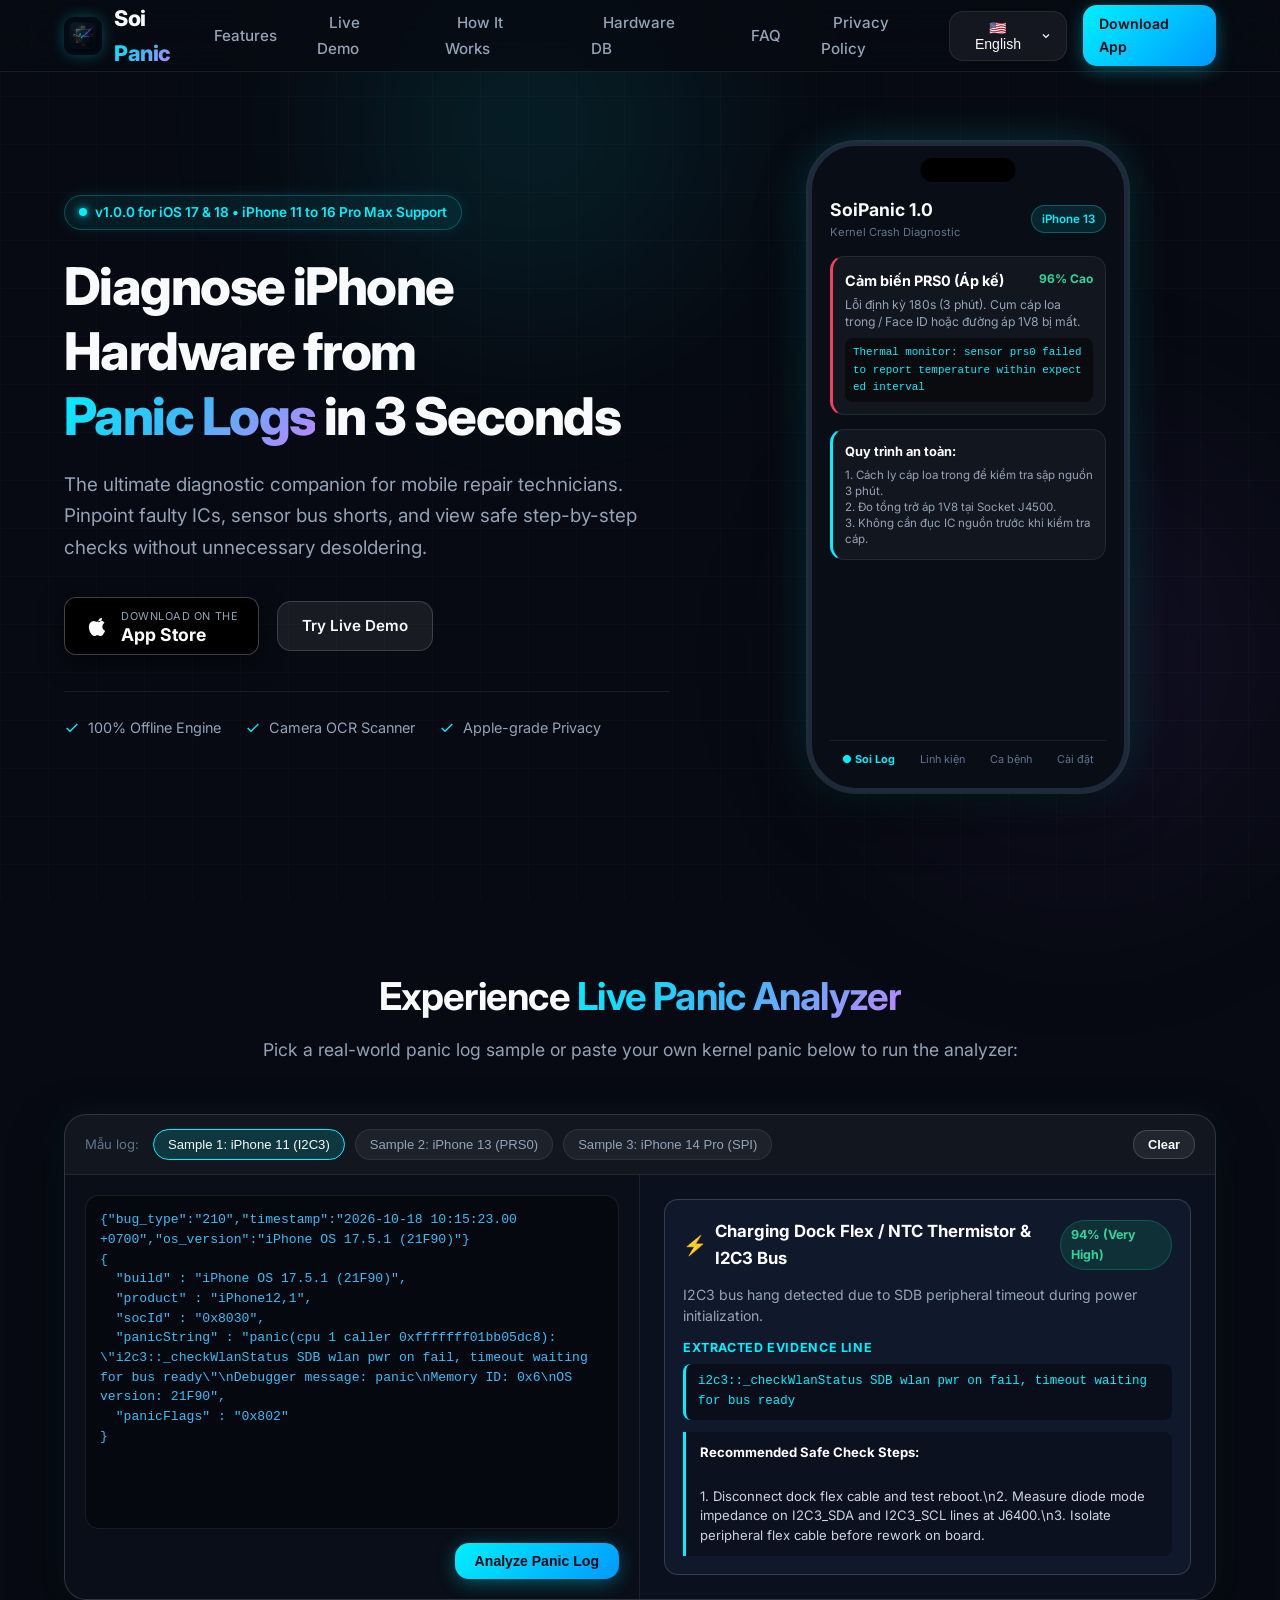
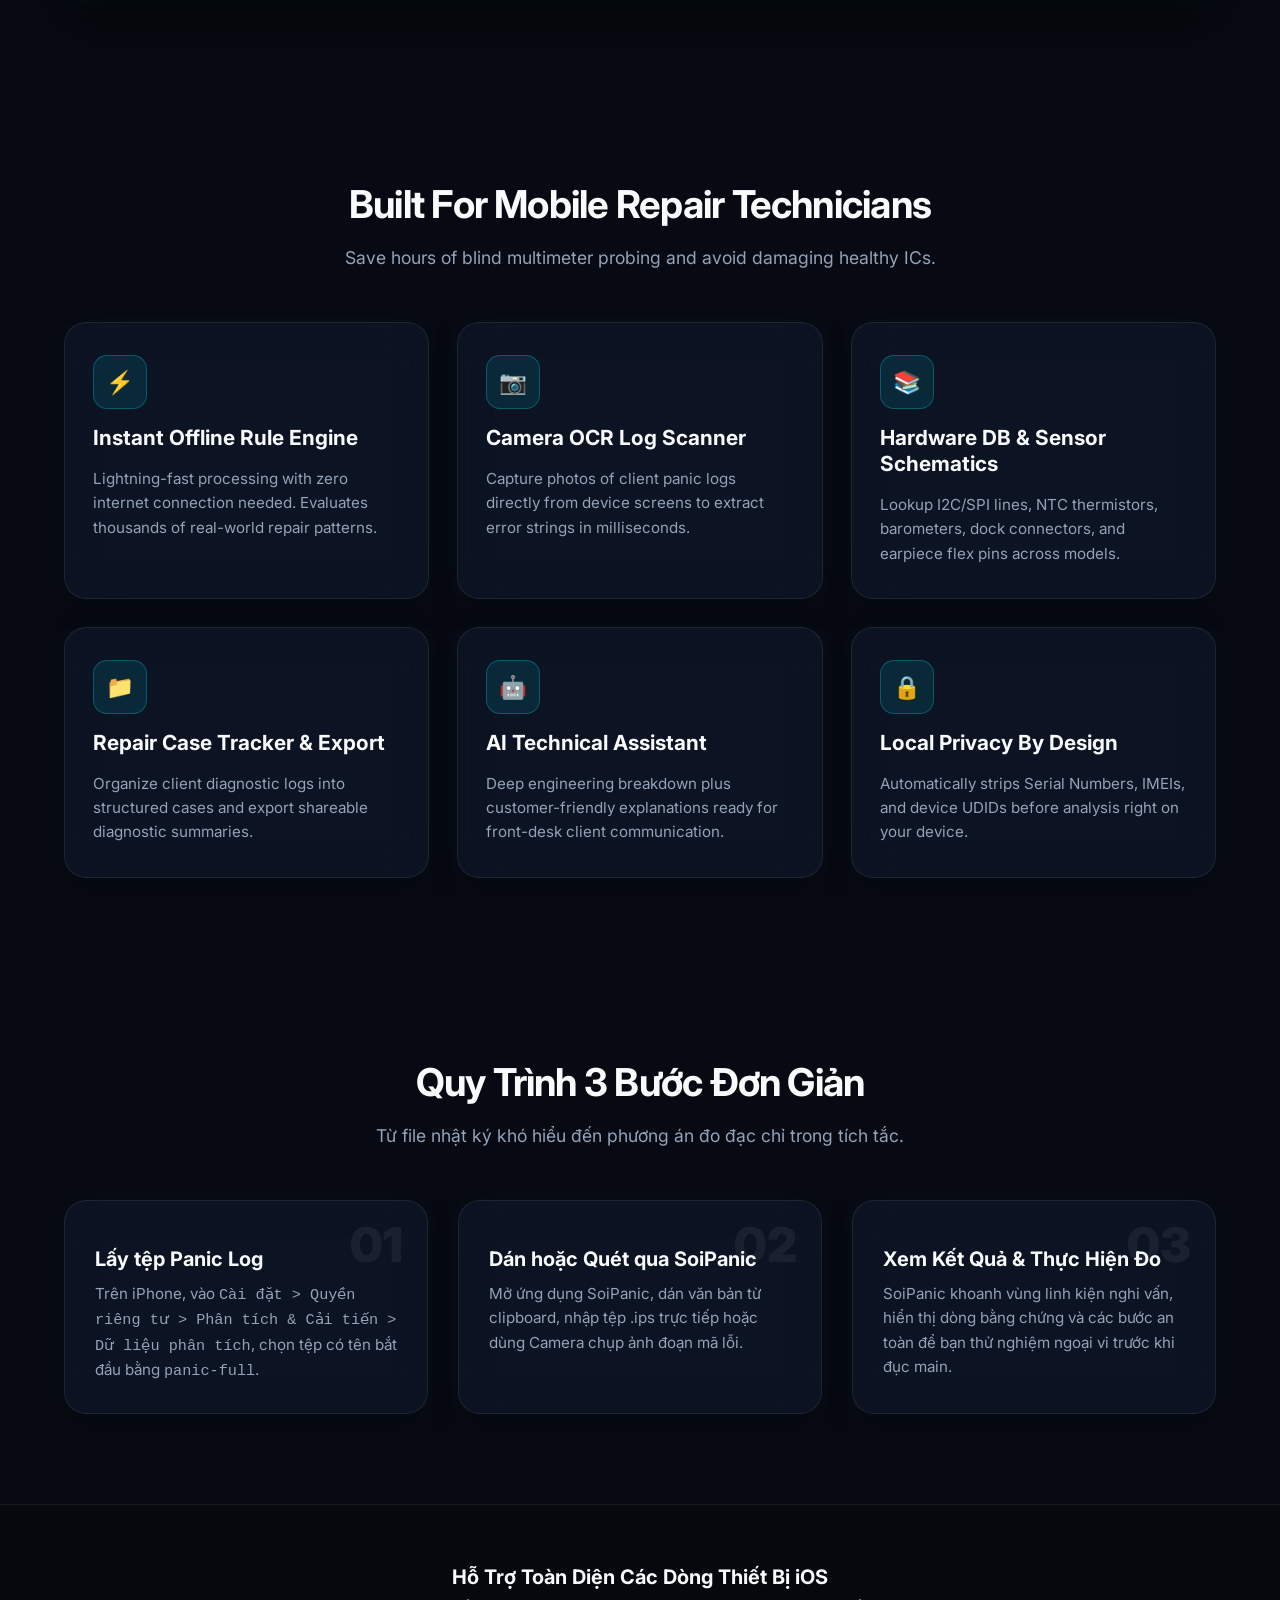
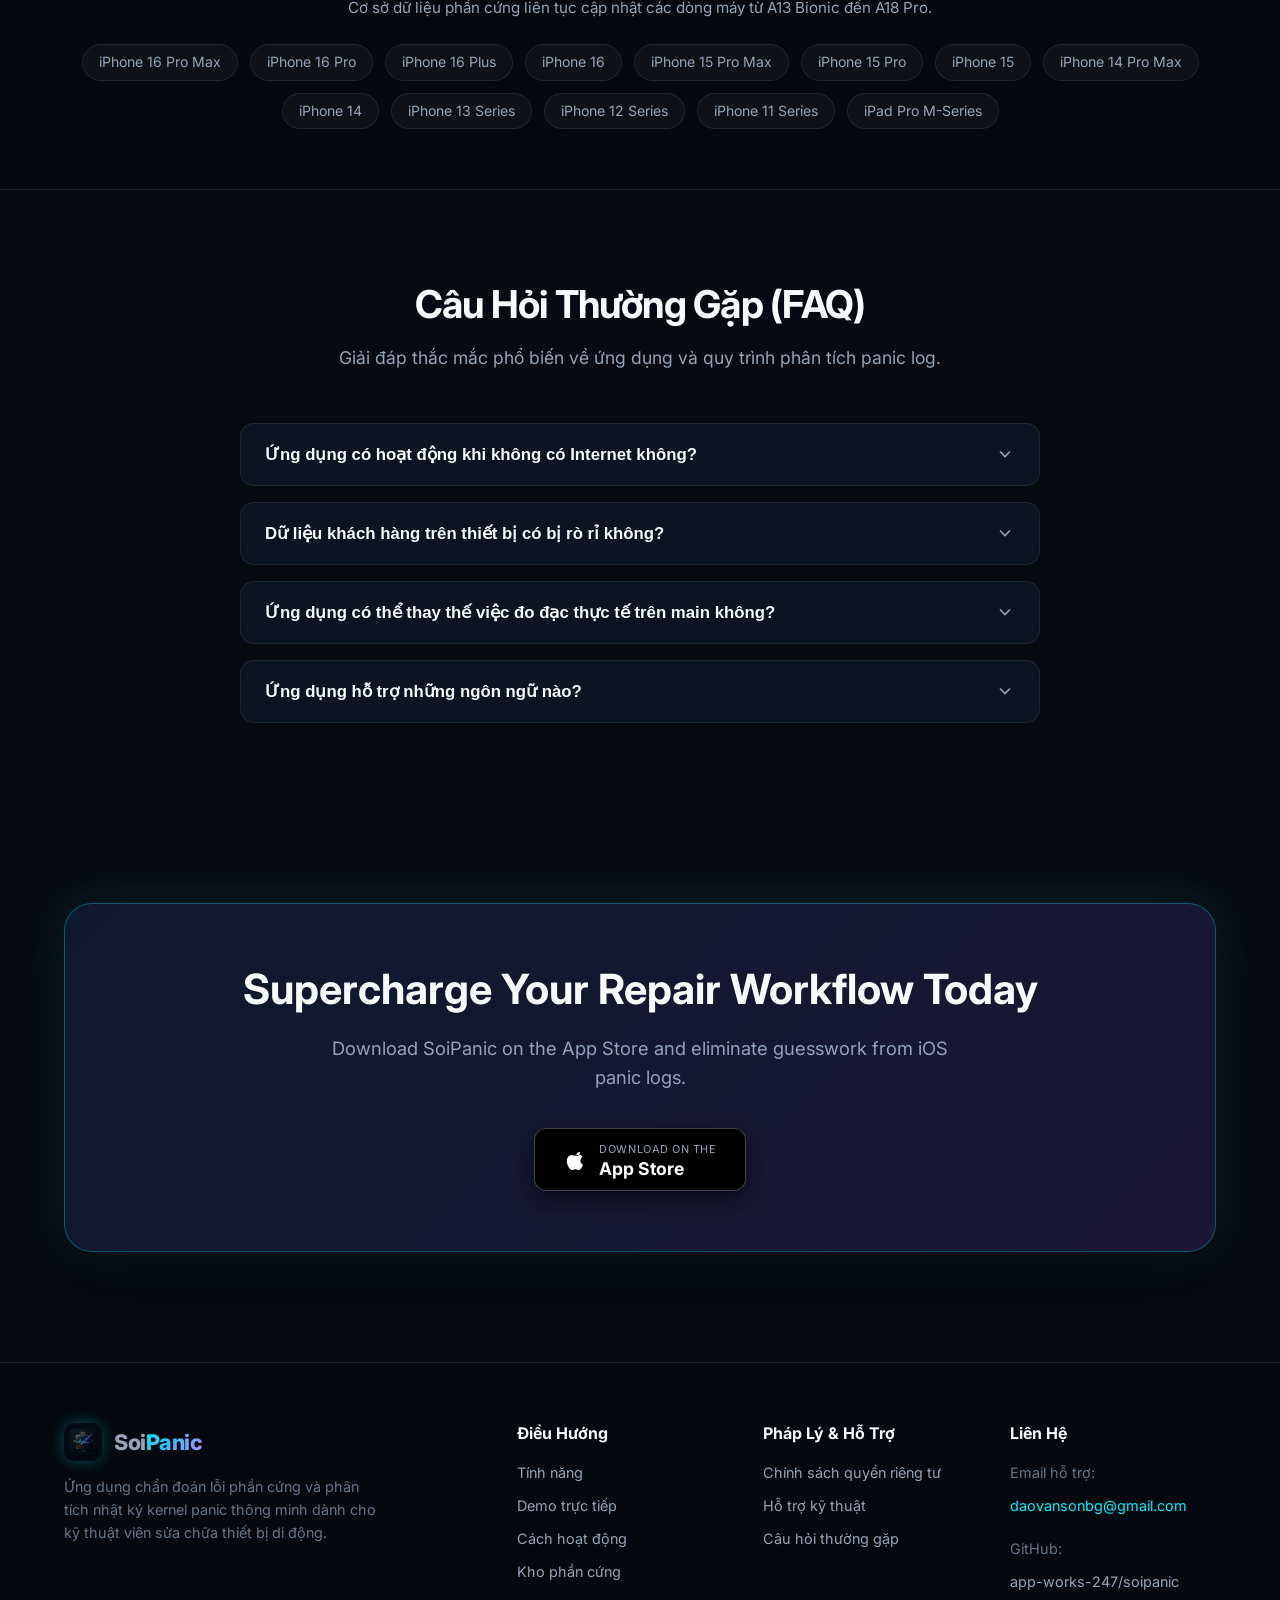
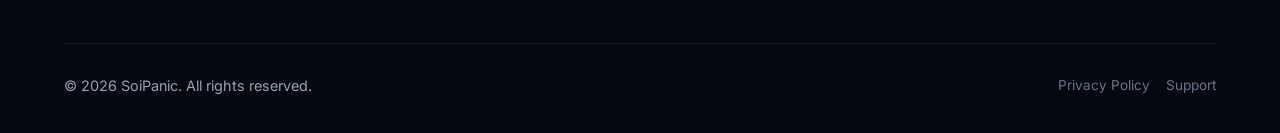
==== commit 6bfa3c78: "feat: add 1024x1024 official OpenAI-generated app icon and update branding" ====
--- a/index.html
+++ b/index.html
@@ -16,7 +16,7 @@
   <meta property="og:url" content="https://app-works-247.github.io/soipanic/">
   <meta property="og:title" content="SoiPanic - Soi Log Panic iOS & Chẩn Đoán Lỗi Phần Cứng iPhone">
   <meta property="og:description" content="Phân tích panic log iPhone/iPad trong 3 giây. Khoanh vùng linh kiện lỗi phần cứng chính xác với bộ máy luật ngoại tuyến.">
-  <meta property="og:image" content="assets/logo.svg">
+  <meta property="og:image" content="assets/app_icon.png">
 
   <!-- Twitter -->
   <meta name="twitter:card" content="summary_large_image">
@@ -45,7 +45,7 @@
   <header class="site-header">
     <div class="container navbar">
       <a href="index.html" class="brand-logo" id="brandLogo">
-        <img src="assets/logo.svg" alt="SoiPanic Logo" class="brand-icon">
+        <img src="assets/app_icon.png" alt="SoiPanic Logo" class="brand-icon">
         <span>Soi<span class="gradient-text">Panic</span></span>
       </a>
 
@@ -412,7 +412,7 @@
       <div class="footer-grid">
         <div class="footer-col">
           <div class="brand-logo" style="margin-bottom: 14px;">
-            <img src="assets/logo.svg" alt="SoiPanic" class="brand-icon">
+            <img src="assets/app_icon.png" alt="SoiPanic" class="brand-icon">
             <span>Soi<span class="gradient-text">Panic</span></span>
           </div>
           <p style="color: var(--text-muted); max-width: 320px; line-height: 1.6;">
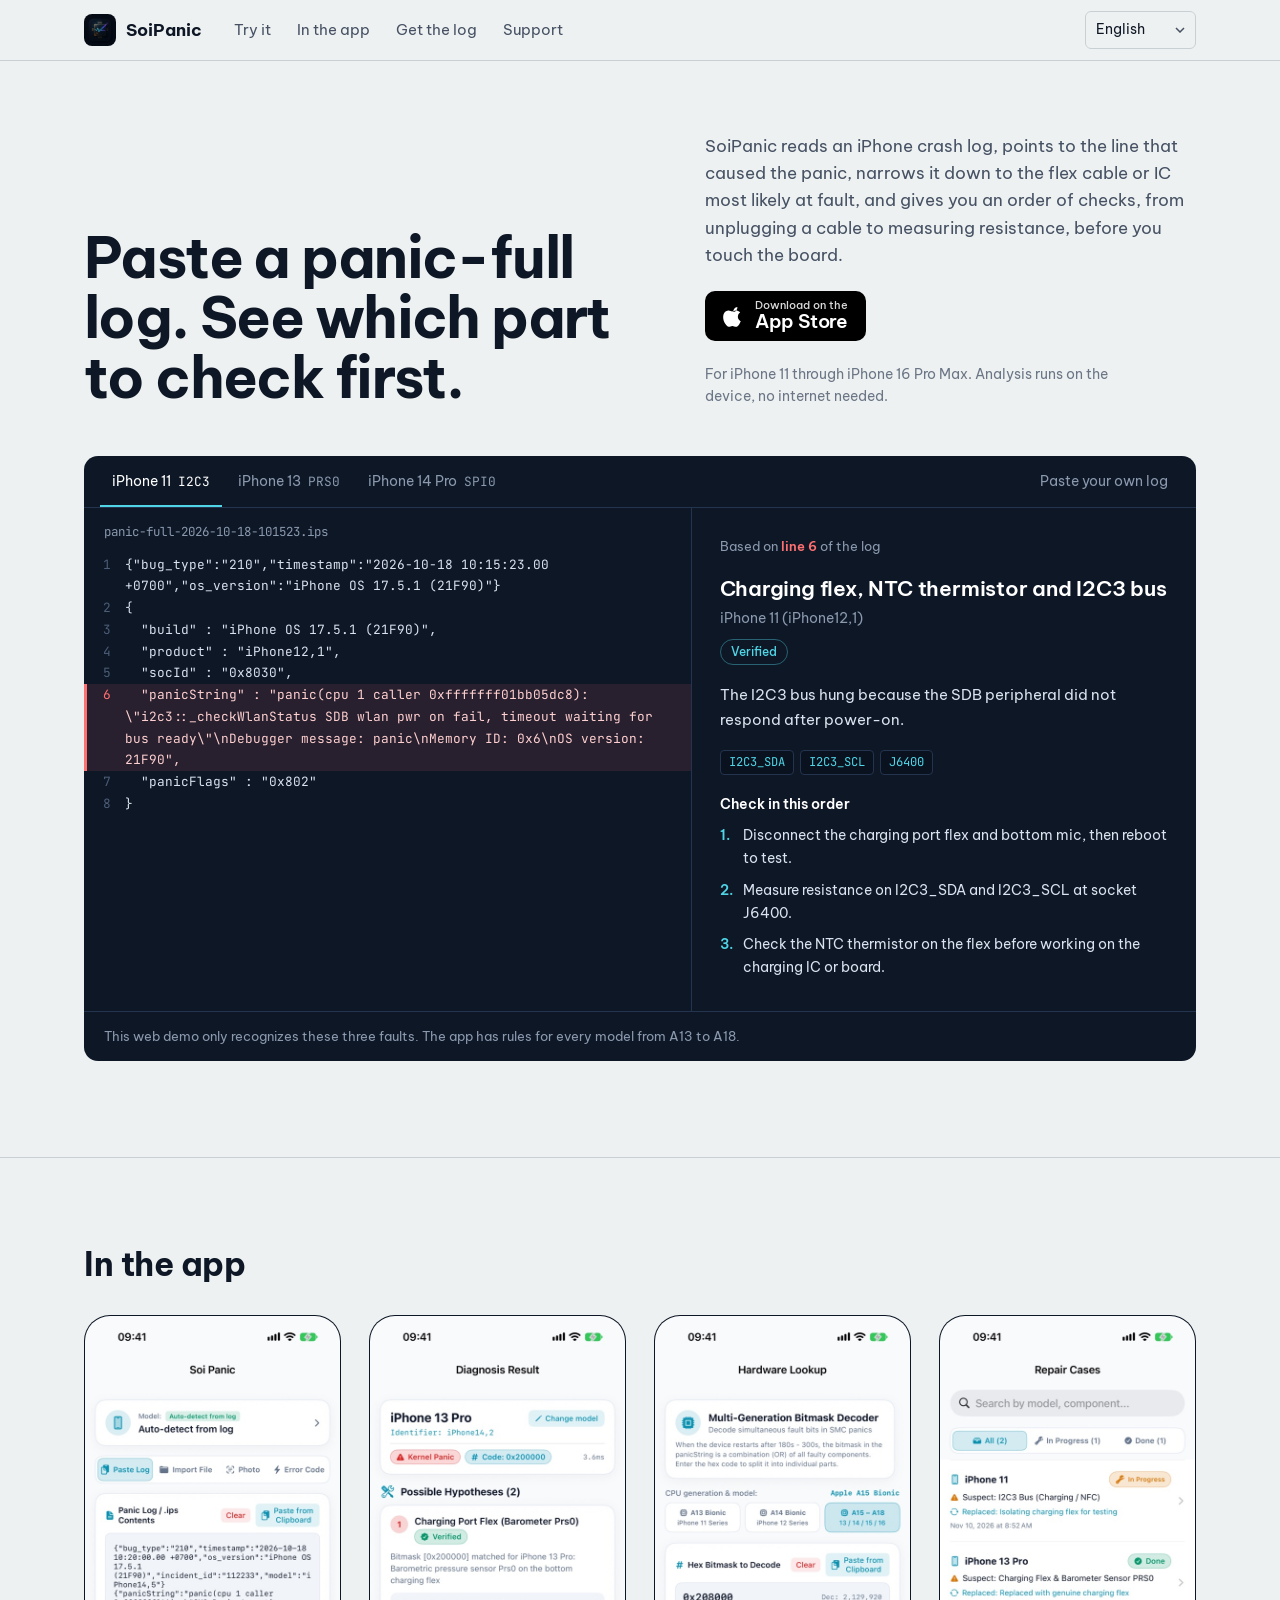
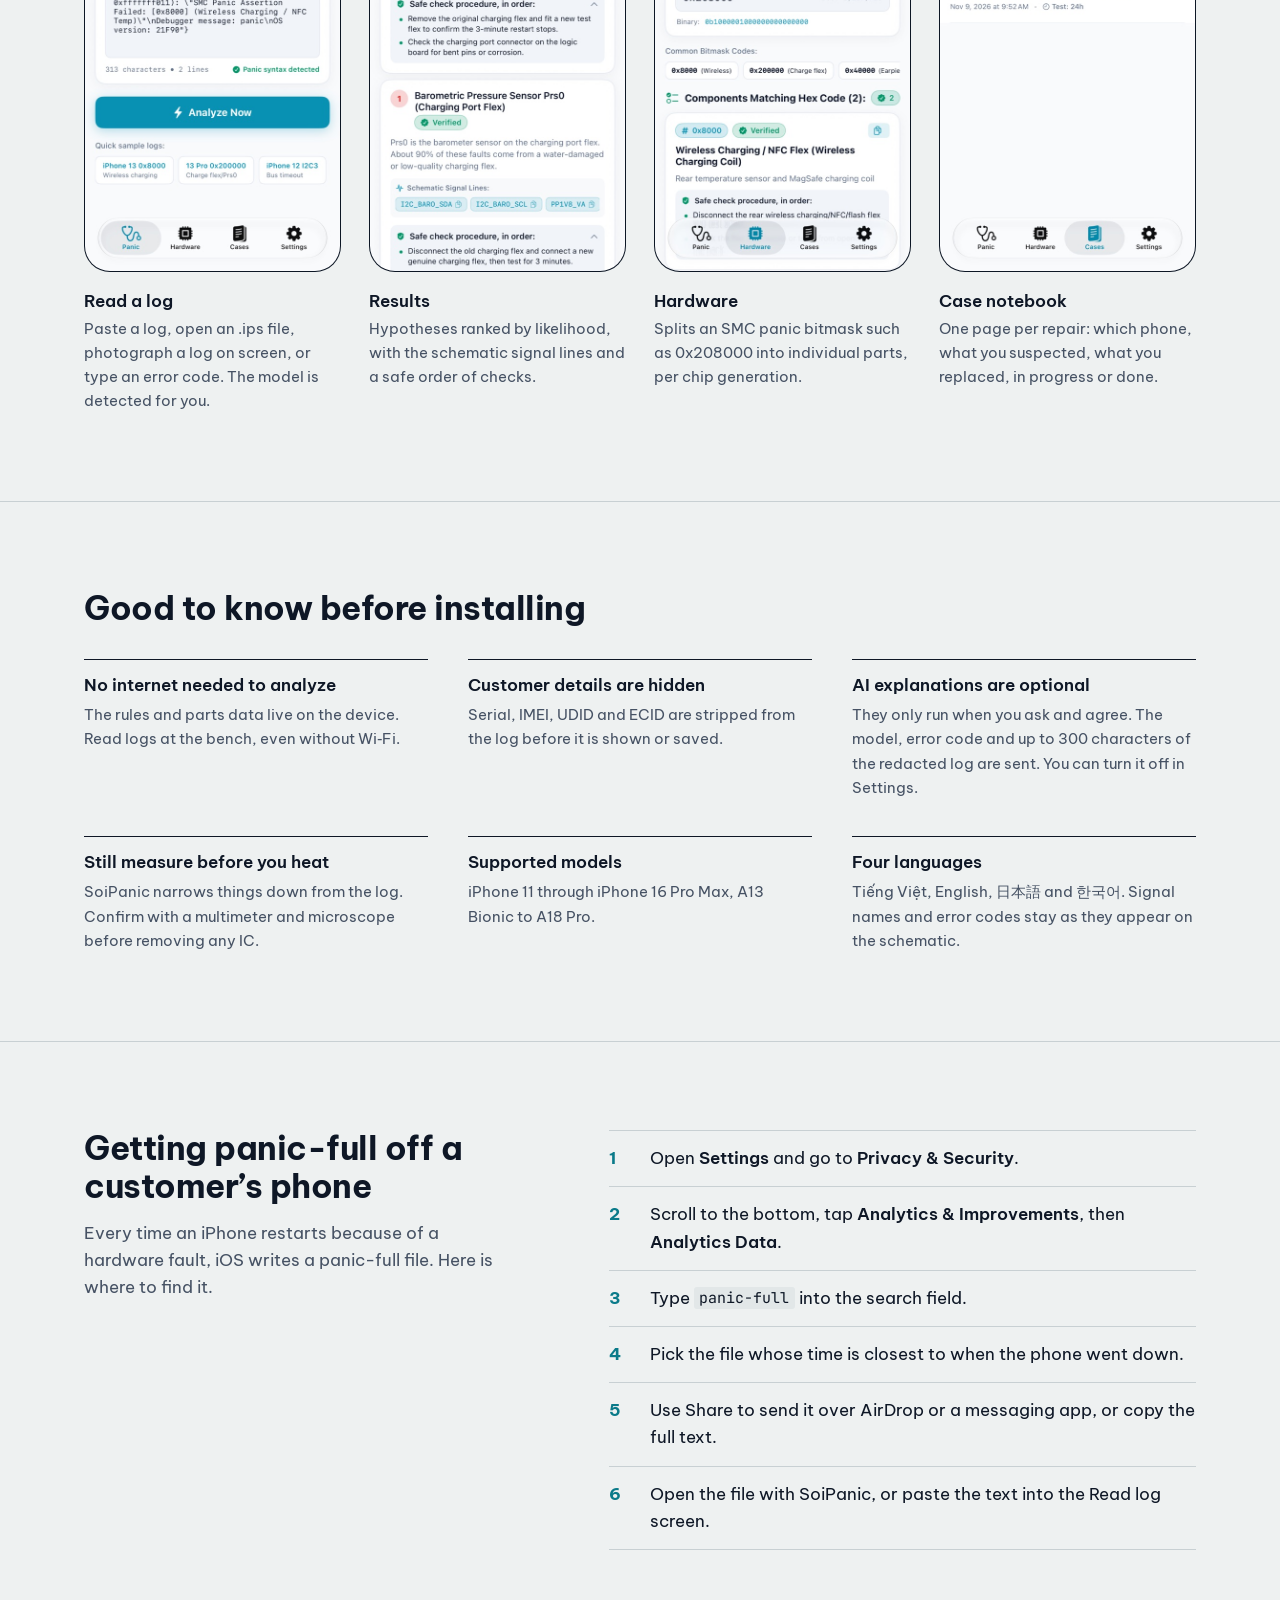
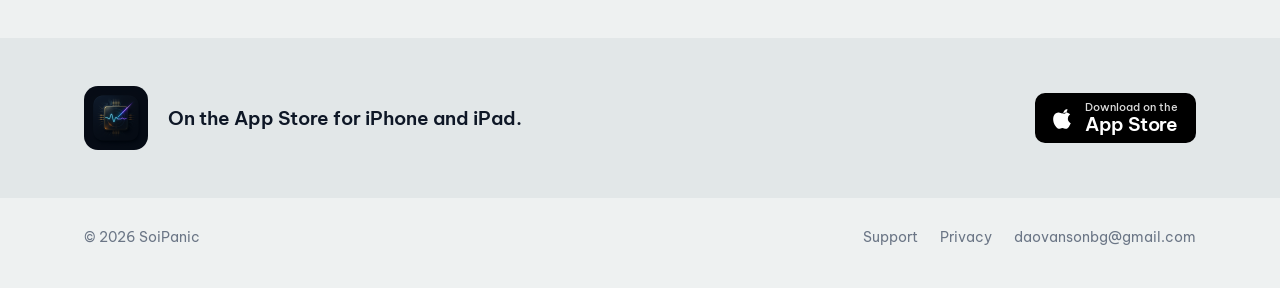
==== commit ea3bc2a6: "feat(site): redesign landing, support and privacy pages; link live App Store listing - Point App Sto" ====
--- a/index.html
+++ b/index.html
@@ -3,464 +3,214 @@
 <head>
   <meta charset="UTF-8">
   <meta name="viewport" content="width=device-width, initial-scale=1.0">
-  <title>SoiPanic - Soi Log Panic iOS & Chẩn Đoán Lỗi Phần Cứng iPhone</title>
-  
-  <!-- SEO Meta Tags -->
-  <meta name="description" content="Ứng dụng chuyên nghiệp phân tích Panic Full (kernel panic) cho iPhone & iPad. Khoanh vùng linh kiện lỗi, cảm biến I2C/SPI, lỗi sập nguồn 3 phút và hướng dẫn đo đạc an toàn.">
-  <meta name="keywords" content="soipanic, panic log, soi panic, lỗi iphone, sửa iphone, sập nguồn 3 phút, treo táo, schematic, i2c, hardware diagnostic">
-  <meta name="author" content="SoiPanic Team">
-  <meta name="robots" content="index, follow">
-
-  <!-- Open Graph / Facebook -->
+  <meta name="apple-itunes-app" content="app-id=6824146332">
+  <title>SoiPanic – đọc log panic-full của iPhone, khoanh vùng linh kiện lỗi</title>
+  <meta name="description" content="SoiPanic đọc log panic-full của iPhone, chỉ ra dòng lỗi, khoanh vùng cáp hoặc IC nghi vấn và gợi ý thứ tự kiểm tra an toàn. Dành cho thợ sửa điện thoại.">
+  <meta name="theme-color" content="#EEF1F1">
+
   <meta property="og:type" content="website">
   <meta property="og:url" content="https://app-works-247.github.io/soipanic/">
-  <meta property="og:title" content="SoiPanic - Soi Log Panic iOS & Chẩn Đoán Lỗi Phần Cứng iPhone">
-  <meta property="og:description" content="Phân tích panic log iPhone/iPad trong 3 giây. Khoanh vùng linh kiện lỗi phần cứng chính xác với bộ máy luật ngoại tuyến.">
-  <meta property="og:image" content="assets/app_icon.png">
-
-  <!-- Twitter -->
-  <meta name="twitter:card" content="summary_large_image">
-  <meta name="twitter:title" content="SoiPanic - Soi Log Panic iOS">
-  <meta name="twitter:description" content="Phân tích panic log iPhone/iPad trong 3 giây. Hướng dẫn đo đạc an toàn cho kỹ thuật viên.">
-
-  <!-- Favicon -->
+  <meta property="og:title" content="SoiPanic – đọc log panic-full của iPhone">
+  <meta property="og:description" content="Dán log panic-full, xem linh kiện nào cần kiểm tra trước.">
+  <meta property="og:image" content="https://app-works-247.github.io/soipanic/assets/app_icon.png">
+  <meta name="twitter:card" content="summary">
+
   <link rel="icon" type="image/svg+xml" href="assets/favicon.svg">
-  
-  <!-- Google Fonts: Inter -->
+  <link rel="apple-touch-icon" href="assets/web/apple-touch-icon.png">
   <link rel="preconnect" href="https://fonts.googleapis.com">
   <link rel="preconnect" href="https://fonts.gstatic.com" crossorigin>
-  <link href="https://fonts.googleapis.com/css2?family=Inter:wght@400;500;600;700;800;900&display=swap" rel="stylesheet">
-
-  <!-- Stylesheet -->
+  <link href="https://fonts.googleapis.com/css2?family=Be+Vietnam+Pro:wght@400;500;600;700&family=JetBrains+Mono:wght@400;600&display=swap" rel="stylesheet">
   <link rel="stylesheet" href="css/style.css">
 </head>
 <body>
-
-  <!-- Ambient Light Effects -->
-  <div class="ambient-glow-1"></div>
-  <div class="ambient-glow-2"></div>
-  <div class="ambient-grid"></div>
-
-  <!-- Site Header / Navbar -->
+  <a class="skip" href="#main" data-i18n="skip">Bỏ qua, tới nội dung</a>
+
   <header class="site-header">
-    <div class="container navbar">
-      <a href="index.html" class="brand-logo" id="brandLogo">
-        <img src="assets/app_icon.png" alt="SoiPanic Logo" class="brand-icon">
-        <span>Soi<span class="gradient-text">Panic</span></span>
+    <div class="wrap bar">
+      <a href="index.html" class="brand">
+        <img src="assets/web/icon-128.png" alt="" width="32" height="32">
+        <span>SoiPanic</span>
       </a>
 
-      <nav>
-        <ul class="nav-links">
-          <li><a href="#features" data-i18n="nav_features">Tính năng</a></li>
-          <li><a href="#demo" data-i18n="nav_demo">Demo trực tiếp</a></li>
-          <li><a href="#how" data-i18n="nav_how">Cách sử dụng</a></li>
-          <li><a href="#hardware" data-i18n="nav_db">Kho phần cứng</a></li>
-          <li><a href="#faq" data-i18n="nav_faq">Hỏi đáp</a></li>
-          <li><a href="privacy.html" data-i18n="nav_privacy">Quyền riêng tư</a></li>
-        </ul>
+      <nav class="nav" id="siteNav" aria-label="Chính">
+        <a href="#demo" data-i18n="nav_demo">Dùng thử</a>
+        <a href="#app" data-i18n="nav_app">Trong ứng dụng</a>
+        <a href="#get-log" data-i18n="nav_log">Lấy log</a>
+        <a href="support.html" data-i18n="nav_support">Hỗ trợ</a>
       </nav>
 
-      <div class="nav-actions">
-        <!-- Multi-language Selector -->
-        <div class="lang-selector">
-          <button class="lang-btn" id="langBtn" aria-label="Select Language">
-            <span id="currentLangLabel">🇻🇳 Tiếng Việt</span>
-            <svg width="12" height="12" viewBox="0 0 24 24" fill="none" stroke="currentColor" stroke-width="2.5"><path d="M6 9l6 6 6-6"/></svg>
-          </button>
-          <ul class="lang-dropdown" id="langDropdown">
-            <li><button data-lang="vi" class="active">🇻🇳 Tiếng Việt</button></li>
-            <li><button data-lang="ja">🇯🇵 日本語</button></li>
-            <li><button data-lang="ko">🇰🇷 한국어</button></li>
-            <li><button data-lang="en">🇺🇸 English</button></li>
-          </ul>
-        </div>
-
-        <a href="#download" class="btn btn-primary" id="navDownloadBtn" data-i18n="nav_download" style="padding: 8px 16px; font-size: 0.88rem;">
-          Tải ứng dụng
-        </a>
-
-        <button class="mobile-toggle" aria-label="Toggle navigation menu">
-          <svg width="24" height="24" viewBox="0 0 24 24" fill="none" stroke="currentColor" stroke-width="2"><line x1="3" y1="12" x2="21" y2="12"></line><line x1="3" y1="6" x2="21" y2="6"></line><line x1="3" y1="18" x2="21" y2="18"></line></svg>
+      <div class="bar-end">
+        <label class="lang">
+          <span class="sr-only">Ngôn ngữ / Language</span>
+          <select id="langSelect">
+            <option value="vi">Tiếng Việt</option>
+            <option value="en">English</option>
+            <option value="ja">日本語</option>
+            <option value="ko">한국어</option>
+          </select>
+        </label>
+        <button class="nav-toggle" id="navToggle" aria-expanded="false" aria-controls="siteNav">
+          <span class="sr-only">Menu</span>
+          <svg width="22" height="22" viewBox="0 0 24 24" fill="none" stroke="currentColor" stroke-width="2" aria-hidden="true"><path d="M4 7h16M4 12h16M4 17h16"/></svg>
         </button>
       </div>
     </div>
   </header>
 
-  <main>
-    <!-- Hero Section -->
-    <section class="hero-section">
-      <div class="container hero-grid">
-        <div class="hero-content">
-          <div class="pill-badge" id="heroBadge">
-            <span class="pill-dot"></span>
-            <span data-i18n="hero_badge">Phiên bản 1.0.0 cho iOS 17 & 18 • Hỗ trợ iPhone 11 - 16 Pro Max</span>
-          </div>
-
-          <h1 id="heroTitle" data-i18n="hero_title">
-            Chẩn Đoán Lỗi Phần Cứng iPhone Từ <span class="gradient-text">Log Panic Full</span> Trong 3 Giây
-          </h1>
-
-          <p class="hero-subtitle" id="heroSub" data-i18n="hero_sub">
-            Công cụ đắc lực dành cho kỹ thuật viên sửa chữa điện thoại. Tự động khoanh vùng IC lỗi, cảm biến chập áp và hiển thị quy trình đo đạc an toàn không cần đục main.
-          </p>
-
-          <div class="hero-ctas">
-            <a href="#download" class="btn-appstore" id="heroAppStoreBtn">
-              <svg viewBox="0 0 24 24"><path d="M18.71 19.5c-.83 1.24-1.71 2.45-3.05 2.47-1.34.03-1.77-.79-3.29-.79-1.53 0-2 .77-3.27.82-1.31.05-2.3-1.32-3.14-2.53C4.25 17 2.94 12.45 4.7 9.39c.87-1.52 2.43-2.48 4.12-2.51 1.28-.02 2.5.87 3.29.87.78 0 2.26-1.07 3.81-.91.65.03 2.47.26 3.64 1.98-.09.06-2.17 1.28-2.15 3.81.03 3.02 2.65 4.03 2.68 4.04-.03.07-.42 1.44-1.38 2.83M15.97 6.84c.65-.82 1.1-1.95.97-3.08-1 .04-2.17.67-2.82 1.44-.58.67-1.08 1.83-.95 2.94 1.12.09 2.22-.57 2.8-1.3"/></svg>
-              <div class="btn-appstore-text">
-                <span class="sub">Download on the</span>
-                <span class="main">App Store</span>
+  <main id="main">
+    <section class="hero">
+      <div class="wrap hero-grid">
+        <h1 data-i18n="hero_title">Dán log panic-full, xem linh kiện nào cần kiểm tra trước.</h1>
+        <div class="hero-side">
+          <p class="lede" data-i18n="hero_sub">SoiPanic đọc nhật ký sập nguồn của iPhone, chỉ ra dòng gây lỗi, khoanh vùng cáp hoặc IC nghi vấn và gợi ý thứ tự kiểm tra, từ tháo cáp tới đo trở kháng, trước khi phải đụng vào main.</p>
+          <a class="store" href="https://apps.apple.com/app/id6824146332" target="_blank" rel="noopener">
+            <svg viewBox="0 0 24 24" aria-hidden="true"><path d="M18.71 19.5c-.83 1.24-1.71 2.45-3.05 2.47-1.34.03-1.77-.79-3.29-.79-1.53 0-2 .77-3.27.82-1.31.05-2.3-1.32-3.14-2.53C4.25 17 2.94 12.45 4.7 9.39c.87-1.52 2.43-2.48 4.12-2.51 1.28-.02 2.5.87 3.29.87.78 0 2.26-1.07 3.81-.91.65.03 2.47.26 3.64 1.98-.09.06-2.17 1.28-2.15 3.81.03 3.02 2.65 4.03 2.68 4.04-.03.07-.42 1.44-1.38 2.83M15.97 6.84c.65-.82 1.1-1.95.97-3.08-1 .04-2.17.67-2.82 1.44-.58.67-1.08 1.83-.95 2.94 1.12.09 2.22-.57 2.8-1.3"/></svg>
+            <span><small data-i18n="store_small">Tải trên</small> App Store</span>
+          </a>
+          <p class="fine" data-i18n="hero_fine">Cho iPhone 11 đến iPhone 16 Pro Max. Phân tích chạy ngay trên máy, không cần mạng.</p>
+        </div>
+      </div>
+
+      <!-- Bàn soi log: điểm nhấn chính của trang -->
+      <div class="wrap" id="demo">
+        <div class="bench">
+          <div class="bench-tabs" role="tablist" aria-label="Log mẫu">
+            <button role="tab" aria-selected="true" data-sample="sample1">iPhone 11 <span>I2C3</span></button>
+            <button role="tab" aria-selected="false" data-sample="sample2">iPhone 13 <span>PRS0</span></button>
+            <button role="tab" aria-selected="false" data-sample="sample3">iPhone 14 Pro <span>SPI0</span></button>
+            <button role="tab" aria-selected="false" data-sample="custom" data-i18n="demo_tab_paste">Dán log của bạn</button>
+          </div>
+
+          <div class="bench-body">
+            <div class="log-pane">
+              <div class="log-head">
+                <span class="log-file" id="logFile">panic-full-2026-10-18-101523.ips</span>
+                <button class="log-edit-btn" id="editBtn" hidden data-i18n="demo_edit">Sửa log</button>
               </div>
-            </a>
-
-            <a href="#demo" class="btn btn-secondary" id="heroDemoBtn" data-i18n="hero_btn_demo">
-              <svg width="18" height="18" viewBox="0 0 24 24" fill="none" stroke="currentColor" stroke-width="2"><polygon points="5 3 19 12 5 21 5 3"></polygon></svg>
-              Thử Nghiệm Demo
-            </a>
-          </div>
-
-          <div class="hero-badges-row">
-            <div class="hero-badge-item">
-              <svg width="16" height="16" viewBox="0 0 24 24" fill="none" stroke="currentColor" stroke-width="2"><polyline points="20 6 9 17 4 12"></polyline></svg>
-              <span data-i18n="hero_badge_offline">Chạy ngoại tuyến 100%</span>
-            </div>
-            <div class="hero-badge-item">
-              <svg width="16" height="16" viewBox="0 0 24 24" fill="none" stroke="currentColor" stroke-width="2"><polyline points="20 6 9 17 4 12"></polyline></svg>
-              <span data-i18n="hero_badge_ocr">Quét Camera OCR</span>
-            </div>
-            <div class="hero-badge-item">
-              <svg width="16" height="16" viewBox="0 0 24 24" fill="none" stroke="currentColor" stroke-width="2"><polyline points="20 6 9 17 4 12"></polyline></svg>
-              <span data-i18n="hero_badge_privacy">Bảo mật chuẩn Apple</span>
-            </div>
-          </div>
-        </div>
-
-        <!-- Phone Mockup with SoiPanic UI -->
-        <div class="mockup-wrapper">
-          <div class="phone-mockup">
-            <div class="phone-island"></div>
-            <div class="phone-screen">
-              <div class="app-mock-header">
-                <div>
-                  <div class="app-mock-title">SoiPanic 1.0</div>
-                  <div style="font-size: 0.7rem; color: var(--text-muted);">Kernel Crash Diagnostic</div>
-                </div>
-                <div class="app-mock-device">iPhone 13</div>
-              </div>
-
-              <!-- Primary Suspect Card -->
-              <div class="app-mock-card app-mock-suspect">
-                <div class="app-mock-suspect-title">
-                  <span>Cảm biến PRS0 (Áp kế)</span>
-                  <span class="app-mock-score">96% Cao</span>
-                </div>
-                <div class="app-mock-desc">
-                  Lỗi định kỳ 180s (3 phút). Cụm cáp loa trong / Face ID hoặc đường áp 1V8 bị mất.
-                </div>
-                <div class="app-mock-code">Thermal monitor: sensor prs0 failed to report temperature within expected interval</div>
-              </div>
-
-              <!-- Safe Check Card -->
-              <div class="app-mock-card" style="border-left: 3px solid var(--cyan);">
-                <div style="font-weight: 700; font-size: 0.8rem; margin-bottom: 4px; color: #fff;">
-                  Quy trình an toàn:
-                </div>
-                <div style="font-size: 0.72rem; color: var(--text-secondary); line-height: 1.4;">
-                  1. Cách ly cáp loa trong để kiểm tra sập nguồn 3 phút.<br>
-                  2. Đo tổng trở áp 1V8 tại Socket J4500.<br>
-                  3. Không cần đục IC nguồn trước khi kiểm tra cáp.
-                </div>
-              </div>
-
-              <!-- App Navigation Bar inside phone -->
-              <div style="margin-top: auto; display: flex; justify-content: space-around; padding-top: 10px; border-top: 1px solid rgba(255,255,255,0.08); font-size: 0.68rem; color: var(--text-muted);">
-                <div style="color: var(--cyan); font-weight: 700;">● Soi Log</div>
-                <div>Linh kiện</div>
-                <div>Ca bệnh</div>
-                <div>Cài đặt</div>
+              <ol class="log-view" id="logView" aria-label="Nội dung log"></ol>
+              <div class="log-edit" id="logEdit" hidden>
+                <label class="sr-only" for="logInput" data-i18n="demo_input_label">Nội dung log panic-full</label>
+                <textarea id="logInput" spellcheck="false" data-i18n-placeholder="demo_placeholder" placeholder="Dán toàn bộ nội dung tệp panic-full (.ips) vào đây"></textarea>
+                <button class="btn" id="analyzeBtn" data-i18n="demo_analyze">Phân tích</button>
               </div>
             </div>
-          </div>
-        </div>
-      </div>
-    </section>
-
-    <!-- Interactive Live Demo Section -->
-    <section class="demo-section" id="demo">
-      <div class="container">
-        <div class="section-head">
-          <h2 data-i18n="demo_head_title">Trải Nghiệm <span class="gradient-text">Phân Tích Trực Tiếp</span></h2>
-          <p data-i18n="demo_head_sub">Chọn một mẫu log lỗi thực tế hoặc dán log panic-full của bạn vào khung bên dưới để chạy thử bộ phân tích:</p>
-        </div>
-
-        <div class="demo-console">
-          <div class="demo-toolbar">
-            <div class="demo-pills">
-              <span style="font-size: 0.82rem; color: var(--text-muted); margin-right: 4px;">Mẫu log:</span>
-              <button class="demo-pill-btn active" data-sample="sample1" data-i18n="demo_sample_1">Mẫu 1: iPhone 11 (I2C3)</button>
-              <button class="demo-pill-btn" data-sample="sample2" data-i18n="demo_sample_2">Mẫu 2: iPhone 13 (PRS0)</button>
-              <button class="demo-pill-btn" data-sample="sample3" data-i18n="demo_sample_3">Mẫu 3: iPhone 14 Pro (SPI)</button>
-            </div>
-            <div>
-              <button class="btn btn-secondary" id="demoClearBtn" data-i18n="demo_btn_clear" style="padding: 6px 14px; font-size: 0.8rem;">Xóa</button>
-            </div>
-          </div>
-
-          <div class="demo-grid">
-            <div class="demo-input-pane">
-              <textarea id="demoInput" class="demo-textarea" placeholder="Dán nội dung tệp .ips / panic-full tại đây..." spellcheck="false"></textarea>
-              <div class="demo-actions">
-                <button class="btn btn-primary" id="demoAnalyzeBtn" data-i18n="demo_btn_analyze" style="padding: 10px 20px; font-size: 0.88rem;">
-                  <svg width="16" height="16" viewBox="0 0 24 24" fill="none" stroke="currentColor" stroke-width="2.5"><polygon points="5 3 19 12 5 21 5 3"></polygon></svg>
-                  Phân Tích Log Ngay
-                </button>
-              </div>
-            </div>
-
-            <div class="demo-output-pane" id="demoOutput">
-              <!-- Dynamically populated by main.js -->
-            </div>
-          </div>
-        </div>
-      </div>
-    </section>
-
-    <!-- Core Features Grid -->
-    <section class="features-section" id="features">
-      <div class="container">
-        <div class="section-head">
-          <h2 data-i18n="feat_title">Tính Năng Vượt Trội Dành Cho Thợ Sửa Chữa</h2>
-          <p data-i18n="feat_sub">Thiết kế chuyên sâu, giúp tiết kiệm hàng giờ đo mò mạch và giảm thiểu rủi ro đục nhầm IC.</p>
-        </div>
-
-        <div class="features-grid">
-          <!-- Feature 1 -->
-          <div class="glass-panel feature-card">
-            <div class="feature-icon-box">⚡</div>
-            <h3 data-i18n="feat_1_title">Bộ Máy Nhận Diện Luật Ngoại Tuyến</h3>
-            <p data-i18n="feat_1_desc">Tốc độ xử lý siêu tốc, không cần kết nối Internet. Dữ liệu lỗi được đối chiếu với cơ sở tri thức hàng ngàn ca bệnh thực tế.</p>
-          </div>
-
-          <!-- Feature 2 -->
-          <div class="glass-panel feature-card">
-            <div class="feature-icon-box">📷</div>
-            <h3 data-i18n="feat_2_title">Camera OCR Quét Log Siêu Tốc</h3>
-            <p data-i18n="feat_2_desc">Chụp ảnh trực tiếp màn hình thiết bị hoặc ảnh chụp màn hình log từ khách hàng để trích xuất ký tự tức thì.</p>
-          </div>
-
-          <!-- Feature 3 -->
-          <div class="glass-panel feature-card">
-            <div class="feature-icon-box">📚</div>
-            <h3 data-i18n="feat_3_title">Kho Bản Đồ Cảm Biến & Sơ Đồ Khối</h3>
-            <p data-i18n="feat_3_desc">Tra cứu vị trí chân socket, đường bus I2C/SPI, cảm biến áp kế, mic, cáp sạc, cụm loa trong trên từng dòng máy.</p>
-          </div>
-
-          <!-- Feature 4 -->
-          <div class="glass-panel feature-card">
-            <div class="feature-icon-box">📁</div>
-            <h3 data-i18n="feat_4_title">Quản Lý Ca Sửa Chữa & Xuất Báo Cáo</h3>
-            <p data-i18n="feat_4_desc">Lưu trữ lịch sử chẩn đoán, ghi chú quá trình sửa chữa và xuất báo cáo PDF/ảnh chuyên nghiệp để gửi cho khách.</p>
-          </div>
-
-          <!-- Feature 5 -->
-          <div class="glass-panel feature-card">
-            <div class="feature-icon-box">🤖</div>
-            <h3 data-i18n="feat_5_title">Trợ Lý Kỹ Thuật AI Độc Lập</h3>
-            <p data-i18n="feat_5_desc">Cung cấp phân tích sâu về nguyên lý điện tích, đồng thời soạn sẵn lời giải thích dễ hiểu, lịch sự để thợ tư vấn khách.</p>
-          </div>
-
-          <!-- Feature 6 -->
-          <div class="glass-panel feature-card">
-            <div class="feature-icon-box">🔒</div>
-            <h3 data-i18n="feat_6_title">Bảo Vệ Quyền Riêng Tư Tối Đa</h3>
-            <p data-i18n="feat_6_desc">Tự động xóa sạch số Serial, IMEI, UDID cá nhân khỏi log trước khi xử lý, tuân thủ nghiêm ngặt tiêu chuẩn Apple.</p>
-          </div>
-        </div>
-      </div>
-    </section>
-
-    <!-- How It Works Section -->
-    <section class="steps-section" id="how">
-      <div class="container">
-        <div class="section-head">
-          <h2>Quy Trình 3 Bước Đơn Giản</h2>
-          <p>Từ file nhật ký khó hiểu đến phương án đo đạc chỉ trong tích tắc.</p>
-        </div>
-
-        <div class="steps-grid">
-          <div class="glass-panel step-card">
-            <div class="step-number">01</div>
-            <h3>Lấy tệp Panic Log</h3>
-            <p>Trên iPhone, vào <code>Cài đặt &gt; Quyền riêng tư &gt; Phân tích & Cải tiến &gt; Dữ liệu phân tích</code>, chọn tệp có tên bắt đầu bằng <code>panic-full</code>.</p>
-          </div>
-
-          <div class="glass-panel step-card">
-            <div class="step-number">02</div>
-            <h3>Dán hoặc Quét qua SoiPanic</h3>
-            <p>Mở ứng dụng SoiPanic, dán văn bản từ clipboard, nhập tệp .ips trực tiếp hoặc dùng Camera chụp ảnh đoạn mã lỗi.</p>
-          </div>
-
-          <div class="glass-panel step-card">
-            <div class="step-number">03</div>
-            <h3>Xem Kết Quả & Thực Hiện Đo</h3>
-            <p>SoiPanic khoanh vùng linh kiện nghi vấn, hiển thị dòng bằng chứng và các bước an toàn để bạn thử nghiệm ngoại vi trước khi đục main.</p>
-          </div>
-        </div>
-      </div>
-    </section>
-
-    <!-- Supported Devices Strip -->
-    <section class="devices-section" id="hardware">
-      <div class="container devices-wrapper">
-        <h3 style="font-size: 1.25rem;">Hỗ Trợ Toàn Diện Các Dòng Thiết Bị iOS</h3>
-        <p style="color: var(--text-secondary); font-size: 0.95rem; margin-top: 6px;">
-          Cơ sở dữ liệu phần cứng liên tục cập nhật các dòng máy từ A13 Bionic đến A18 Pro.
-        </p>
-
-        <div class="devices-tags">
-          <span class="device-tag">iPhone 16 Pro Max</span>
-          <span class="device-tag">iPhone 16 Pro</span>
-          <span class="device-tag">iPhone 16 Plus</span>
-          <span class="device-tag">iPhone 16</span>
-          <span class="device-tag">iPhone 15 Pro Max</span>
-          <span class="device-tag">iPhone 15 Pro</span>
-          <span class="device-tag">iPhone 15</span>
-          <span class="device-tag">iPhone 14 Pro Max</span>
-          <span class="device-tag">iPhone 14</span>
-          <span class="device-tag">iPhone 13 Series</span>
-          <span class="device-tag">iPhone 12 Series</span>
-          <span class="device-tag">iPhone 11 Series</span>
-          <span class="device-tag">iPad Pro M-Series</span>
-        </div>
-      </div>
-    </section>
-
-    <!-- FAQ Section -->
-    <section class="faq-section" id="faq">
-      <div class="container">
-        <div class="section-head">
-          <h2>Câu Hỏi Thường Gặp (FAQ)</h2>
-          <p>Giải đáp thắc mắc phổ biến về ứng dụng và quy trình phân tích panic log.</p>
-        </div>
-
-        <div class="faq-list">
-          <div class="faq-item">
-            <button class="faq-question">
-              <span>Ứng dụng có hoạt động khi không có Internet không?</span>
-              <svg width="20" height="20" viewBox="0 0 24 24" fill="none" stroke="currentColor" stroke-width="2"><polyline points="6 9 12 15 18 9"></polyline></svg>
-            </button>
-            <div class="faq-answer">
-              <p>Có! Bộ máy phân tích nhận diện luật và kho dữ liệu phần cứng cốt lõi của SoiPanic chạy hoàn toàn trên thiết bị (Offline-first). Bạn có thể soi log ngay tại bàn kỹ thuật mà không cần kết nối mạng.</p>
-            </div>
-          </div>
-
-          <div class="faq-item">
-            <button class="faq-question">
-              <span>Dữ liệu khách hàng trên thiết bị có bị rò rỉ không?</span>
-              <svg width="20" height="20" viewBox="0 0 24 24" fill="none" stroke="currentColor" stroke-width="2"><polyline points="6 9 12 15 18 9"></polyline></svg>
-            </button>
-            <div class="faq-answer">
-              <p>Hoàn toàn không. SoiPanic tích hợp sẵn bộ lọc vệ sinh dữ liệu (Log Sanitizer), tự động bóc tách và loại bỏ các định danh nhạy cảm như Serial Number, UDID, IMEI trước khi phân tích. Chúng tôi không thu thập dữ liệu cá nhân.</p>
-            </div>
-          </div>
-
-          <div class="faq-item">
-            <button class="faq-question">
-              <span>Ứng dụng có thể thay thế việc đo đạc thực tế trên main không?</span>
-              <svg width="20" height="20" viewBox="0 0 24 24" fill="none" stroke="currentColor" stroke-width="2"><polyline points="6 9 12 15 18 9"></polyline></svg>
-            </button>
-            <div class="faq-answer">
-              <p>SoiPanic là công cụ hỗ trợ định hướng chẩn đoán dựa trên dấu hiệu phần mềm và nhật ký hệ thống. Sau khi ứng dụng gợi ý linh kiện nghi vấn, kỹ thuật viên vẫn cần sử dụng đồng hồ vạn năng hoặc kính hiển vi để đo đạc tổng trở và xác minh chính xác trước khi khò hàn.</p>
-            </div>
-          </div>
-
-          <div class="faq-item">
-            <button class="faq-question">
-              <span>Ứng dụng hỗ trợ những ngôn ngữ nào?</span>
-              <svg width="20" height="20" viewBox="0 0 24 24" fill="none" stroke="currentColor" stroke-width="2"><polyline points="6 9 12 15 18 9"></polyline></svg>
-            </button>
-            <div class="faq-answer">
-              <p>SoiPanic hỗ trợ đầy đủ 3 ngôn ngữ giao diện chính là Tiếng Việt, Tiếng Nhật (日本語) và Tiếng Hàn (한국어), cùng với bản dịch thuật ngữ quốc tế.</p>
-            </div>
-          </div>
-        </div>
-      </div>
-    </section>
-
-    <!-- Download App Store CTA Banner -->
-    <section class="cta-banner" id="download">
-      <div class="container">
-        <div class="cta-box">
-          <h2 data-i18n="cta_title">Nâng Tầm Tốc Độ Sửa Chữa Của Bạn Ngay Hôm Nay</h2>
-          <p data-i18n="cta_sub">Tải SoiPanic trên App Store và tạm biệt những giờ phút đọc log thủ công đau đầu.</p>
-          
-          <a href="#" class="btn-appstore" style="padding: 12px 28px;">
-            <svg viewBox="0 0 24 24"><path d="M18.71 19.5c-.83 1.24-1.71 2.45-3.05 2.47-1.34.03-1.77-.79-3.29-.79-1.53 0-2 .77-3.27.82-1.31.05-2.3-1.32-3.14-2.53C4.25 17 2.94 12.45 4.7 9.39c.87-1.52 2.43-2.48 4.12-2.51 1.28-.02 2.5.87 3.29.87.78 0 2.26-1.07 3.81-.91.65.03 2.47.26 3.64 1.98-.09.06-2.17 1.28-2.15 3.81.03 3.02 2.65 4.03 2.68 4.04-.03.07-.42 1.44-1.38 2.83M15.97 6.84c.65-.82 1.1-1.95.97-3.08-1 .04-2.17.67-2.82 1.44-.58.67-1.08 1.83-.95 2.94 1.12.09 2.22-.57 2.8-1.3"/></svg>
-            <div class="btn-appstore-text">
-              <span class="sub">Download on the</span>
-              <span class="main">App Store</span>
-            </div>
-          </a>
-        </div>
+
+            <div class="diag-pane" id="diagPane" aria-live="polite"></div>
+          </div>
+
+          <p class="bench-foot" data-i18n="demo_foot">Bản demo trên web chỉ nhận ra ba mẫu lỗi này. Ứng dụng có bộ luật cho từng dòng máy, chip A13 đến A18.</p>
+        </div>
+      </div>
+    </section>
+
+    <section class="section" id="app">
+      <div class="wrap">
+        <h2 data-i18n="app_title">Trong ứng dụng</h2>
+        <div class="screens">
+          <figure>
+            <img data-shot="1" src="assets/web/app-vi-1.jpg" width="533" height="1160" loading="lazy" alt="Màn hình dán log panic">
+            <figcaption>
+              <h3 data-i18n="shot1_t">Soi log</h3>
+              <p data-i18n="shot1_d">Dán log, mở tệp .ips, chụp ảnh màn hình log hoặc gõ mã lỗi. Ứng dụng tự nhận dòng máy.</p>
+            </figcaption>
+          </figure>
+          <figure>
+            <img data-shot="2" src="assets/web/app-vi-2.jpg" width="533" height="1160" loading="lazy" alt="Màn hình kết quả chẩn đoán">
+            <figcaption>
+              <h3 data-i18n="shot2_t">Kết quả</h3>
+              <p data-i18n="shot2_d">Các giả thuyết xếp theo khả năng, kèm đường tín hiệu trên sơ đồ và quy trình kiểm tra an toàn.</p>
+            </figcaption>
+          </figure>
+          <figure>
+            <img data-shot="4" src="assets/web/app-vi-4.jpg" width="533" height="1160" loading="lazy" alt="Màn hình giải mã bitmask phần cứng">
+            <figcaption>
+              <h3 data-i18n="shot3_t">Phần cứng</h3>
+              <p data-i18n="shot3_d">Tách mã bitmask của SMC panic, ví dụ 0x208000, thành từng linh kiện theo thế hệ chip.</p>
+            </figcaption>
+          </figure>
+          <figure>
+            <img data-shot="5" src="assets/web/app-vi-5.jpg" width="533" height="1160" loading="lazy" alt="Màn hình sổ tay ca sửa">
+            <figcaption>
+              <h3 data-i18n="shot4_t">Sổ tay</h3>
+              <p data-i18n="shot4_d">Mỗi ca một trang: máy nào, nghi gì, đã thay gì, đang sửa hay đã xong.</p>
+            </figcaption>
+          </figure>
+        </div>
+      </div>
+    </section>
+
+    <section class="section" id="notes">
+      <div class="wrap">
+        <h2 data-i18n="notes_title">Nên biết trước khi cài</h2>
+        <div class="notes">
+          <div>
+            <h3 data-i18n="n1_t">Không cần mạng để phân tích</h3>
+            <p data-i18n="n1_d">Bộ luật và dữ liệu linh kiện nằm sẵn trong máy. Soi log ngay tại bàn sửa, kể cả khi không có Wi‑Fi.</p>
+          </div>
+          <div>
+            <h3 data-i18n="n2_t">Thông tin của khách được ẩn</h3>
+            <p data-i18n="n2_d">Serial, IMEI, UDID và ECID bị xóa khỏi log trước khi hiển thị hay lưu lại.</p>
+          </div>
+          <div>
+            <h3 data-i18n="n3_t">Giải thích bằng AI là tùy chọn</h3>
+            <p data-i18n="n3_d">Chỉ chạy khi bạn bấm hỏi và đồng ý. Khi đó dòng máy, mã lỗi và tối đa 300 ký tự log đã ẩn thông tin được gửi đi. Tắt hẳn được trong Cài đặt.</p>
+          </div>
+          <div>
+            <h3 data-i18n="n4_t">Vẫn phải đo trước khi khò</h3>
+            <p data-i18n="n4_d">SoiPanic khoanh vùng dựa trên log. Hãy xác nhận bằng đồng hồ đo và kính hiển vi trước khi tháo IC.</p>
+          </div>
+          <div>
+            <h3 data-i18n="n5_t">Dòng máy hỗ trợ</h3>
+            <p data-i18n="n5_d">iPhone 11 đến iPhone 16 Pro Max, chip A13 Bionic đến A18 Pro.</p>
+          </div>
+          <div>
+            <h3 data-i18n="n6_t">Bốn ngôn ngữ</h3>
+            <p data-i18n="n6_d">Tiếng Việt, English, 日本語 và 한국어. Tên tín hiệu và mã lỗi giữ nguyên như trên sơ đồ.</p>
+          </div>
+        </div>
+      </div>
+    </section>
+
+    <section class="section" id="get-log">
+      <div class="wrap split">
+        <div>
+          <h2 data-i18n="log_title">Lấy tệp panic-full trên máy khách</h2>
+          <p data-i18n="log_intro">Mỗi lần iPhone tự khởi động lại vì lỗi phần cứng, iOS ghi lại một tệp panic-full. Đây là cách tìm nó.</p>
+        </div>
+        <ol class="steps">
+          <li data-i18n="log_s1">Mở <b>Cài đặt</b>, vào <b>Quyền riêng tư &amp; Bảo mật</b>.</li>
+          <li data-i18n="log_s2">Cuộn xuống cuối, chọn <b>Phân tích &amp; Cải tiến</b>, rồi <b>Dữ liệu phân tích</b>.</li>
+          <li data-i18n="log_s3">Gõ <code>panic-full</code> vào ô tìm kiếm.</li>
+          <li data-i18n="log_s4">Chọn tệp có giờ gần nhất với lần máy sập nguồn.</li>
+          <li data-i18n="log_s5">Bấm Chia sẻ để gửi tệp qua AirDrop hoặc Zalo, hoặc sao chép toàn bộ nội dung.</li>
+          <li data-i18n="log_s6">Mở tệp bằng SoiPanic, hoặc dán nội dung vào màn hình Soi log.</li>
+        </ol>
+      </div>
+    </section>
+
+    <section class="closing">
+      <div class="wrap closing-row">
+        <img src="assets/web/icon-128.png" alt="" width="64" height="64">
+        <p data-i18n="close_text">Có trên App Store cho iPhone và iPad.</p>
+        <a class="store" href="https://apps.apple.com/app/id6824146332" target="_blank" rel="noopener">
+          <svg viewBox="0 0 24 24" aria-hidden="true"><path d="M18.71 19.5c-.83 1.24-1.71 2.45-3.05 2.47-1.34.03-1.77-.79-3.29-.79-1.53 0-2 .77-3.27.82-1.31.05-2.3-1.32-3.14-2.53C4.25 17 2.94 12.45 4.7 9.39c.87-1.52 2.43-2.48 4.12-2.51 1.28-.02 2.5.87 3.29.87.78 0 2.26-1.07 3.81-.91.65.03 2.47.26 3.64 1.98-.09.06-2.17 1.28-2.15 3.81.03 3.02 2.65 4.03 2.68 4.04-.03.07-.42 1.44-1.38 2.83M15.97 6.84c.65-.82 1.1-1.95.97-3.08-1 .04-2.17.67-2.82 1.44-.58.67-1.08 1.83-.95 2.94 1.12.09 2.22-.57 2.8-1.3"/></svg>
+          <span><small data-i18n="store_small">Tải trên</small> App Store</span>
+        </a>
       </div>
     </section>
   </main>
 
-  <!-- Site Footer -->
   <footer class="site-footer">
-    <div class="container">
-      <div class="footer-grid">
-        <div class="footer-col">
-          <div class="brand-logo" style="margin-bottom: 14px;">
-            <img src="assets/app_icon.png" alt="SoiPanic" class="brand-icon">
-            <span>Soi<span class="gradient-text">Panic</span></span>
-          </div>
-          <p style="color: var(--text-muted); max-width: 320px; line-height: 1.6;">
-            Ứng dụng chẩn đoán lỗi phần cứng và phân tích nhật ký kernel panic thông minh dành cho kỹ thuật viên sửa chữa thiết bị di động.
-          </p>
-        </div>
-
-        <div class="footer-col">
-          <h4>Điều Hướng</h4>
-          <ul>
-            <li><a href="#features">Tính năng</a></li>
-            <li><a href="#demo">Demo trực tiếp</a></li>
-            <li><a href="#how">Cách hoạt động</a></li>
-            <li><a href="#hardware">Kho phần cứng</a></li>
-          </ul>
-        </div>
-
-        <div class="footer-col">
-          <h4>Pháp Lý & Hỗ Trợ</h4>
-          <ul>
-            <li><a href="privacy.html">Chính sách quyền riêng tư</a></li>
-            <li><a href="support.html">Hỗ trợ kỹ thuật</a></li>
-            <li><a href="support.html#faq">Câu hỏi thường gặp</a></li>
-          </ul>
-        </div>
-
-        <div class="footer-col">
-          <h4>Liên Hệ</h4>
-          <ul>
-            <li style="color: var(--text-muted);">Email hỗ trợ:</li>
-            <li><a href="mailto:daovansonbg@gmail.com" style="color: var(--cyan);">daovansonbg@gmail.com</a></li>
-            <li style="color: var(--text-muted); margin-top: 10px;">GitHub:</li>
-            <li><a href="https://github.com/app-works-247/soipanic" target="_blank" rel="noopener">app-works-247/soipanic</a></li>
-          </ul>
-        </div>
-      </div>
-
-      <div class="footer-bottom">
-        <p data-i18n="footer_copy">© 2026 SoiPanic. Bản quyền thuộc về đội ngũ phát triển SoiPanic. Bảo lưu mọi quyền.</p>
-        <div style="display: flex; gap: 16px;">
-          <a href="privacy.html" style="color: var(--text-muted); font-size: 0.85rem;">Privacy Policy</a>
-          <a href="support.html" style="color: var(--text-muted); font-size: 0.85rem;">Support</a>
-        </div>
-      </div>
+    <div class="wrap foot">
+      <p>© 2026 SoiPanic</p>
+      <nav aria-label="Liên kết phụ">
+        <a href="support.html" data-i18n="foot_support">Hỗ trợ</a>
+        <a href="privacy.html" data-i18n="foot_privacy">Quyền riêng tư</a>
+        <a href="mailto:daovansonbg@gmail.com">daovansonbg@gmail.com</a>
+      </nav>
     </div>
   </footer>
 
-  <!-- Scripts -->
   <script src="js/main.js"></script>
 </body>
 </html>
--- a/css/style.css
+++ b/css/style.css
@@ -1,1085 +1,277 @@
-/* ==========================================================================
-   SoiPanic - Modern Futuristic Dark Theme & Glassmorphism Design System
-   ========================================================================== */
+/* SoiPanic – landing, support, privacy */
 
 :root {
-  --bg-primary: #070a12;
-  --bg-secondary: #0d1322;
-  --bg-card: rgba(15, 23, 42, 0.7);
-  --bg-card-hover: rgba(22, 33, 58, 0.85);
-  --bg-elevated: rgba(30, 41, 59, 0.6);
-  
-  --border-glass: rgba(255, 255, 255, 0.08);
-  --border-glass-bright: rgba(255, 255, 255, 0.16);
-  --border-accent: rgba(0, 240, 255, 0.35);
-
-  --cyan: #00f0ff;
-  --cyan-glow: rgba(0, 240, 255, 0.3);
-  --blue: #38bdf8;
-  --purple: #a855f7;
-  --purple-glow: rgba(168, 85, 247, 0.3);
-  --emerald: #10b981;
-  --amber: #f59e0b;
-  --rose: #f43f5e;
-
-  --text-primary: #f8fafc;
-  --text-secondary: #94a3b8;
-  --text-muted: #64748b;
-
-  --font-sans: 'Inter', -apple-system, BlinkMacSystemFont, "Segoe UI", Roboto, Helvetica, Arial, sans-serif;
-  --font-mono: ui-monospace, SFMono-Regular, Menlo, Monaco, Consolas, "Liberation Mono", "Courier New", monospace;
-
-  --radius-sm: 8px;
-  --radius-md: 14px;
-  --radius-lg: 22px;
-  --radius-full: 9999px;
-
-  --shadow-card: 0 10px 30px -10px rgba(0, 0, 0, 0.5), 0 0 20px 0 rgba(0, 240, 255, 0.04);
-  --shadow-glow: 0 0 40px -10px var(--cyan-glow);
-  
-  --container-max: 1200px;
-  --nav-height: 72px;
-}
-
-*, *::before, *::after {
-  box-sizing: border-box;
-  margin: 0;
-  padding: 0;
-}
-
-html {
-  scroll-behavior: smooth;
-  color-scheme: dark;
-}
+  --paper: #eef1f1;
+  --paper-2: #e2e7e8;
+  --ink: #0e1726;
+  --ink-2: #465264;
+  --ink-3: #6b7686;
+  --rule: #c8d0d3;
+  --fault: #c93434;
+  --signal: #0a7a89;
+
+  /* the bench = the app's own navy */
+  --bench: #0e1726;
+  --bench-2: #132036;
+  --bench-line: #24344f;
+  --bench-text: #d9e2ee;
+  --bench-dim: #8a99ae;
+  --bench-fault: #ff7070;
+  --bench-signal: #4fd5e5;
+
+  --sans: "Be Vietnam Pro", "Hiragino Sans", "Apple SD Gothic Neo", "Noto Sans JP", "Noto Sans KR", system-ui, sans-serif;
+  --mono: "JetBrains Mono", ui-monospace, "SF Mono", Menlo, monospace;
+
+  --wrap: 1160px;
+}
+
+*, *::before, *::after { box-sizing: border-box; }
+* { margin: 0; }
+[hidden] { display: none !important; }
+
+html { scroll-behavior: smooth; scroll-padding-top: 72px; -webkit-text-size-adjust: 100%; }
+@media (prefers-reduced-motion: reduce) { html { scroll-behavior: auto; } }
 
 body {
-  font-family: var(--font-sans);
-  background-color: var(--bg-primary);
-  color: var(--text-primary);
+  font-family: var(--sans);
+  font-size: 1.0625rem;
   line-height: 1.6;
-  overflow-x: hidden;
-  position: relative;
-  min-height: 100vh;
-}
-
-/* Background Ambient Glow Orbs */
-.ambient-glow-1 {
-  position: fixed;
-  top: -150px;
-  left: 20%;
-  width: 550px;
-  height: 550px;
-  background: radial-gradient(circle, rgba(0, 240, 255, 0.12) 0%, rgba(0, 0, 0, 0) 70%);
-  pointer-events: none;
-  z-index: 0;
-  filter: blur(80px);
-}
-
-.ambient-glow-2 {
-  position: fixed;
-  top: 40%;
-  right: -100px;
-  width: 600px;
-  height: 600px;
-  background: radial-gradient(circle, rgba(168, 85, 247, 0.1) 0%, rgba(0, 0, 0, 0) 70%);
-  pointer-events: none;
-  z-index: 0;
-  filter: blur(90px);
-}
-
-.ambient-grid {
-  position: fixed;
-  inset: 0;
-  background-image: 
-    linear-gradient(to right, rgba(255, 255, 255, 0.02) 1px, transparent 1px),
-    linear-gradient(to bottom, rgba(255, 255, 255, 0.02) 1px, transparent 1px);
-  background-size: 48px 48px;
-  pointer-events: none;
-  z-index: 0;
-}
-
-.container {
-  width: 100%;
-  max-width: var(--container-max);
-  margin-left: auto;
-  margin-right: auto;
-  padding-left: 24px;
-  padding-right: 24px;
-  position: relative;
-  z-index: 1;
-}
-
-/* Typography */
-h1, h2, h3, h4, h5, h6 {
-  color: var(--text-primary);
-  font-weight: 700;
-  line-height: 1.25;
-}
-
-a {
-  color: inherit;
-  text-decoration: none;
-  transition: all 0.2s ease;
-}
-
-.gradient-text {
-  background: linear-gradient(135deg, #00f0ff 0%, #38bdf8 45%, #c084fc 100%);
-  -webkit-background-clip: text;
-  -webkit-text-fill-color: transparent;
-  display: inline-block;
-}
-
-.gradient-text-purple {
-  background: linear-gradient(135deg, #c084fc 0%, #ec4899 100%);
-  -webkit-background-clip: text;
-  -webkit-text-fill-color: transparent;
-  display: inline-block;
-}
-
-/* Glassmorphism Cards */
-.glass-panel {
-  background: var(--bg-card);
-  backdrop-filter: blur(24px);
-  -webkit-backdrop-filter: blur(24px);
-  border: 1px solid var(--border-glass);
-  border-radius: var(--radius-lg);
-  box-shadow: var(--shadow-card);
-  transition: all 0.3s cubic-bezier(0.16, 1, 0.3, 1);
-}
-
-.glass-panel:hover {
-  border-color: var(--border-glass-bright);
-}
-
-/* Navbar */
+  color: var(--ink);
+  background: var(--paper);
+  -webkit-font-smoothing: antialiased;
+}
+
+img { display: block; max-width: 100%; height: auto; }
+a { color: inherit; }
+b, strong { font-weight: 600; }
+code { font-family: var(--mono); font-size: 0.88em; background: var(--paper-2); padding: 0.1em 0.35em; border-radius: 3px; }
+
+:focus-visible { outline: 2px solid var(--signal); outline-offset: 3px; border-radius: 2px; }
+
+.sr-only {
+  position: absolute; width: 1px; height: 1px; padding: 0; margin: -1px;
+  overflow: hidden; clip: rect(0 0 0 0); white-space: nowrap; border: 0;
+}
+.skip { position: absolute; left: 16px; top: -48px; background: var(--ink); color: #fff; padding: 8px 14px; z-index: 50; text-decoration: none; }
+.skip:focus { top: 12px; }
+
+.wrap { width: 100%; max-width: var(--wrap); margin: 0 auto; padding: 0 24px; }
+
+h1, h2, h3 { font-weight: 700; line-height: 1.15; letter-spacing: -0.015em; }
+h2 { font-size: clamp(1.6rem, 2.6vw, 2.05rem); margin-bottom: 32px; }
+h3 { font-size: 1.0625rem; font-weight: 600; letter-spacing: 0; line-height: 1.35; }
+
+/* ---------- header ---------- */
 .site-header {
-  position: sticky;
-  top: 0;
-  z-index: 100;
-  height: var(--nav-height);
-  background: rgba(7, 10, 18, 0.8);
-  backdrop-filter: blur(20px);
-  -webkit-backdrop-filter: blur(20px);
-  border-bottom: 1px solid var(--border-glass);
-}
-
-.navbar {
-  display: flex;
-  align-items: center;
-  justify-content: space-between;
-  height: 100%;
-}
-
-.brand-logo {
-  display: flex;
-  align-items: center;
-  gap: 12px;
-  font-weight: 800;
-  font-size: 1.35rem;
-  letter-spacing: -0.02em;
-}
-
-.brand-icon {
-  width: 38px;
-  height: 38px;
-  border-radius: 10px;
-  box-shadow: 0 0 15px var(--cyan-glow);
-}
-
-.nav-links {
-  display: flex;
-  align-items: center;
-  gap: 28px;
-  list-style: none;
-}
-
-.nav-links a {
-  color: var(--text-secondary);
-  font-size: 0.95rem;
-  font-weight: 500;
-  padding: 8px 12px;
-  border-radius: var(--radius-sm);
-}
-
-.nav-links a:hover, .nav-links a.active {
-  color: var(--text-primary);
-  background: rgba(255, 255, 255, 0.05);
-}
-
-.nav-actions {
-  display: flex;
-  align-items: center;
-  gap: 16px;
-}
-
-/* Language Selector */
-.lang-selector {
-  position: relative;
-}
-
-.lang-btn {
-  display: flex;
-  align-items: center;
-  gap: 8px;
-  background: rgba(255, 255, 255, 0.06);
-  border: 1px solid var(--border-glass);
-  color: var(--text-primary);
-  padding: 8px 14px;
-  border-radius: var(--radius-md);
-  font-size: 0.88rem;
-  font-weight: 500;
-  cursor: pointer;
-  transition: all 0.2s;
-}
-
-.lang-btn:hover {
-  background: rgba(255, 255, 255, 0.1);
-  border-color: var(--border-glass-bright);
-}
-
-.lang-dropdown {
-  position: absolute;
-  top: calc(100% + 8px);
-  right: 0;
-  background: #0f172a;
-  border: 1px solid var(--border-glass-bright);
-  border-radius: var(--radius-md);
-  box-shadow: 0 15px 35px rgba(0, 0, 0, 0.6);
-  min-width: 170px;
-  padding: 6px;
-  list-style: none;
-  opacity: 0;
-  visibility: hidden;
-  transform: translateY(-8px);
-  transition: all 0.2s cubic-bezier(0.16, 1, 0.3, 1);
-  z-index: 101;
-}
-
-.lang-dropdown.show {
-  opacity: 1;
-  visibility: visible;
-  transform: translateY(0);
-}
-
-.lang-dropdown li button {
-  width: 100%;
-  display: flex;
-  align-items: center;
-  gap: 10px;
-  padding: 9px 12px;
-  background: none;
-  border: none;
-  color: var(--text-secondary);
-  font-size: 0.9rem;
-  text-align: left;
-  border-radius: var(--radius-sm);
-  cursor: pointer;
-  transition: all 0.15s;
-}
-
-.lang-dropdown li button:hover, .lang-dropdown li button.active {
-  color: var(--text-primary);
-  background: rgba(0, 240, 255, 0.12);
-}
-
-/* Mobile Toggle */
-.mobile-toggle {
-  display: none;
-  background: none;
-  border: none;
-  color: var(--text-primary);
-  cursor: pointer;
-  padding: 6px;
-}
-
-/* Buttons */
+  position: sticky; top: 0; z-index: 20;
+  background: color-mix(in srgb, var(--paper) 94%, transparent);
+  border-bottom: 1px solid var(--rule);
+}
+.bar { display: flex; align-items: center; gap: 32px; height: 60px; }
+.brand { display: flex; align-items: center; gap: 10px; font-weight: 700; font-size: 1.05rem; text-decoration: none; }
+.brand img { border-radius: 8px; }
+.nav { display: flex; gap: 26px; font-size: 0.94rem; }
+.nav a { text-decoration: none; color: var(--ink-2); padding: 4px 0; }
+.nav a:hover, .nav a[aria-current] { color: var(--ink); text-decoration: underline; text-underline-offset: 6px; text-decoration-thickness: 1px; }
+.bar-end { margin-left: auto; display: flex; align-items: center; gap: 8px; }
+
+.lang select {
+  font: inherit; font-size: 0.9rem; color: var(--ink);
+  background: transparent; border: 1px solid var(--rule); border-radius: 6px;
+  padding: 6px 28px 6px 10px; cursor: pointer;
+  appearance: none;
+  background-image: url("data:image/svg+xml,%3Csvg xmlns='http://www.w3.org/2000/svg' width='10' height='6'%3E%3Cpath d='M1 1l4 4 4-4' fill='none' stroke='%23465264' stroke-width='1.5'/%3E%3C/svg%3E");
+  background-repeat: no-repeat; background-position: right 10px center;
+}
+.nav-toggle { display: none; background: none; border: 0; color: var(--ink); padding: 6px; cursor: pointer; }
+
+/* ---------- buttons ---------- */
 .btn {
-  display: inline-flex;
-  align-items: center;
-  justify-content: center;
-  gap: 10px;
-  padding: 12px 24px;
-  border-radius: var(--radius-md);
-  font-size: 0.95rem;
-  font-weight: 600;
-  cursor: pointer;
-  transition: all 0.25s cubic-bezier(0.16, 1, 0.3, 1);
-  border: none;
-  text-decoration: none;
-}
-
-.btn-primary {
-  background: linear-gradient(135deg, #00f0ff 0%, #0099ff 100%);
-  color: #050811;
-  box-shadow: 0 4px 20px -2px rgba(0, 240, 255, 0.4);
-}
-
-.btn-primary:hover {
-  transform: translateY(-2px);
-  box-shadow: 0 8px 30px -2px rgba(0, 240, 255, 0.6);
-  filter: brightness(1.1);
-}
-
-.btn-secondary {
-  background: rgba(255, 255, 255, 0.07);
-  color: var(--text-primary);
-  border: 1px solid var(--border-glass-bright);
-}
-
-.btn-secondary:hover {
-  background: rgba(255, 255, 255, 0.12);
-  border-color: rgba(255, 255, 255, 0.3);
-  transform: translateY(-2px);
-}
-
-.btn-appstore {
-  background: #000;
-  color: #fff;
-  border: 1px solid rgba(255, 255, 255, 0.25);
-  padding: 10px 20px;
-  border-radius: 12px;
-  display: inline-flex;
-  align-items: center;
-  gap: 12px;
-  box-shadow: 0 8px 25px rgba(0, 0, 0, 0.5);
-  transition: all 0.25s ease;
-}
-
-.btn-appstore:hover {
-  border-color: #00f0ff;
-  transform: translateY(-2px);
-  box-shadow: 0 10px 30px rgba(0, 240, 255, 0.2);
-}
-
-.btn-appstore svg {
-  width: 24px;
-  height: 24px;
-  fill: currentColor;
-}
-
-.btn-appstore-text {
-  display: flex;
-  flex-direction: column;
-  text-align: left;
-}
-
-.btn-appstore-text .sub {
-  font-size: 0.68rem;
-  letter-spacing: 0.05em;
-  text-transform: uppercase;
-  color: var(--text-secondary);
-}
-
-.btn-appstore-text .main {
-  font-size: 1.1rem;
-  font-weight: 700;
-  line-height: 1.1;
-}
-
-/* Badge */
-.pill-badge {
-  display: inline-flex;
-  align-items: center;
-  gap: 8px;
-  padding: 6px 14px;
-  border-radius: var(--radius-full);
-  background: rgba(0, 240, 255, 0.08);
-  border: 1px solid rgba(0, 240, 255, 0.25);
-  color: var(--cyan);
-  font-size: 0.85rem;
-  font-weight: 600;
-  margin-bottom: 24px;
-  box-shadow: 0 0 15px rgba(0, 240, 255, 0.1);
-}
-
-.pill-dot {
-  width: 8px;
-  height: 8px;
-  border-radius: 50%;
-  background-color: var(--cyan);
-  box-shadow: 0 0 8px var(--cyan);
-  animation: pulse 2s infinite;
-}
-
-@keyframes pulse {
-  0%, 100% { opacity: 1; transform: scale(1); }
-  50% { opacity: 0.4; transform: scale(0.85); }
-}
-
-/* Hero Section */
-.hero-section {
-  padding: 70px 0 90px;
-  position: relative;
-}
-
+  font: inherit; font-weight: 600; font-size: 0.95rem;
+  background: var(--bench-signal); color: var(--bench);
+  border: 0; border-radius: 8px; padding: 10px 18px; cursor: pointer;
+}
+.btn:hover { background: #7ae3ef; }
+
+.store {
+  display: inline-flex; align-items: center; gap: 10px;
+  background: #000; color: #fff; text-decoration: none;
+  border-radius: 10px; padding: 9px 18px 9px 14px;
+  font-weight: 600; font-size: 1.2rem; line-height: 1.05; letter-spacing: -0.01em;
+}
+.store svg { width: 26px; height: 26px; fill: currentColor; }
+.store small { display: block; font-size: 0.68rem; font-weight: 500; letter-spacing: 0; opacity: 0.85; }
+.store:hover { background: #1c1c1e; }
+
+/* ---------- hero ---------- */
+.hero { padding: 72px 0 96px; }
 .hero-grid {
-  display: grid;
-  grid-template-columns: 1.1fr 0.9fr;
-  gap: 50px;
-  align-items: center;
-}
-
-.hero-content h1 {
-  font-size: 3.25rem;
-  font-weight: 800;
-  letter-spacing: -0.03em;
-  margin-bottom: 20px;
-}
-
-.hero-subtitle {
-  font-size: 1.18rem;
-  color: var(--text-secondary);
-  line-height: 1.65;
-  margin-bottom: 34px;
-}
-
-.hero-ctas {
-  display: flex;
-  align-items: center;
-  gap: 18px;
-  flex-wrap: wrap;
-  margin-bottom: 36px;
-}
-
-.hero-badges-row {
-  display: flex;
-  align-items: center;
-  gap: 24px;
-  color: var(--text-secondary);
-  font-size: 0.9rem;
-  border-top: 1px solid var(--border-glass);
-  padding-top: 24px;
-}
-
-.hero-badge-item {
-  display: flex;
-  align-items: center;
-  gap: 8px;
-}
-
-.hero-badge-item svg {
-  color: var(--cyan);
-}
-
-/* Phone Mockup */
-.mockup-wrapper {
-  position: relative;
-  display: flex;
-  justify-content: center;
-}
-
-.phone-mockup {
-  width: 320px;
-  height: 650px;
-  background: #090d16;
-  border-radius: 48px;
-  border: 4px solid #1e293b;
-  box-shadow: 
-    0 0 0 2px rgba(255, 255, 255, 0.1),
-    0 25px 60px -15px rgba(0, 0, 0, 0.8),
-    0 0 50px -10px var(--cyan-glow);
-  position: relative;
-  overflow: hidden;
-  display: flex;
-  flex-direction: column;
-}
-
-.phone-island {
-  position: absolute;
-  top: 12px;
-  left: 50%;
-  transform: translateX(-50%);
-  width: 95px;
-  height: 24px;
-  background: #000;
-  border-radius: 20px;
-  z-index: 10;
-}
-
-.phone-screen {
-  flex: 1;
-  padding: 50px 18px 20px;
-  display: flex;
-  flex-direction: column;
-  gap: 14px;
-  overflow-y: auto;
-  font-size: 0.85rem;
-}
-
-.app-mock-header {
-  display: flex;
-  justify-content: space-between;
-  align-items: center;
-}
-
-.app-mock-title {
-  font-size: 1.1rem;
-  font-weight: 700;
-}
-
-.app-mock-device {
-  background: rgba(0, 240, 255, 0.1);
-  border: 1px solid rgba(0, 240, 255, 0.3);
-  padding: 4px 10px;
-  border-radius: 20px;
-  font-size: 0.72rem;
-  color: var(--cyan);
-  font-weight: 600;
-}
-
-.app-mock-card {
-  background: rgba(255, 255, 255, 0.04);
-  border: 1px solid rgba(255, 255, 255, 0.08);
-  border-radius: 14px;
-  padding: 12px;
-}
-
-.app-mock-suspect {
-  border-left: 3px solid var(--rose);
-}
-
-.app-mock-suspect-title {
-  display: flex;
-  justify-content: space-between;
-  font-weight: 700;
-  color: #fff;
-  font-size: 0.9rem;
-  margin-bottom: 4px;
-}
-
-.app-mock-score {
-  color: #34d399;
-  font-size: 0.75rem;
-  font-weight: 700;
-}
-
-.app-mock-desc {
-  font-size: 0.76rem;
-  color: var(--text-secondary);
-  line-height: 1.4;
-  margin-bottom: 8px;
-}
-
-.app-mock-code {
-  background: rgba(0, 0, 0, 0.5);
-  padding: 6px 8px;
-  border-radius: 8px;
-  font-family: var(--font-mono);
-  font-size: 0.68rem;
-  color: var(--cyan);
-  white-space: pre-wrap;
-  word-break: break-all;
-}
-
-/* Interactive Demo Section */
-.demo-section {
-  padding: 90px 0;
-  position: relative;
-}
-
-.section-head {
-  text-align: center;
-  max-width: 760px;
-  margin: 0 auto 50px;
-}
-
-.section-head h2 {
-  font-size: 2.4rem;
-  margin-bottom: 16px;
-  letter-spacing: -0.02em;
-}
-
-.section-head p {
-  color: var(--text-secondary);
-  font-size: 1.1rem;
-}
-
-.demo-console {
-  background: #090e18;
-  border: 1px solid var(--border-glass-bright);
-  border-radius: var(--radius-lg);
-  box-shadow: 0 20px 50px rgba(0, 0, 0, 0.6), 0 0 30px rgba(0, 240, 255, 0.08);
-  overflow: hidden;
-}
-
-.demo-toolbar {
-  display: flex;
-  align-items: center;
-  justify-content: space-between;
-  padding: 14px 20px;
-  background: rgba(255, 255, 255, 0.03);
-  border-bottom: 1px solid var(--border-glass);
-}
-
-.demo-pills {
-  display: flex;
-  align-items: center;
-  gap: 10px;
-  flex-wrap: wrap;
-}
-
-.demo-pill-btn {
-  background: rgba(255, 255, 255, 0.05);
-  border: 1px solid var(--border-glass);
-  color: var(--text-secondary);
-  padding: 7px 14px;
-  border-radius: var(--radius-full);
-  font-size: 0.82rem;
-  cursor: pointer;
-  font-weight: 500;
-  transition: all 0.2s;
-}
-
-.demo-pill-btn:hover, .demo-pill-btn.active {
-  background: rgba(0, 240, 255, 0.15);
-  border-color: var(--cyan);
-  color: var(--text-primary);
-}
-
-.demo-grid {
-  display: grid;
-  grid-template-columns: 1fr 1fr;
-  min-height: 420px;
-}
-
-.demo-input-pane {
-  padding: 20px;
-  display: flex;
-  flex-direction: column;
-  border-right: 1px solid var(--border-glass);
-}
-
-.demo-textarea {
-  flex: 1;
-  width: 100%;
-  background: rgba(0, 0, 0, 0.35);
-  border: 1px solid var(--border-glass);
-  border-radius: var(--radius-md);
-  padding: 14px;
-  color: #38bdf8;
-  font-family: var(--font-mono);
-  font-size: 0.82rem;
-  resize: none;
-  outline: none;
-  line-height: 1.5;
-}
-
-.demo-textarea:focus {
-  border-color: var(--cyan);
-}
-
-.demo-actions {
-  display: flex;
-  justify-content: flex-end;
-  gap: 12px;
-  margin-top: 14px;
-}
-
-.demo-output-pane {
-  padding: 24px;
-  background: rgba(13, 19, 34, 0.5);
-  display: flex;
-  flex-direction: column;
-  gap: 16px;
-  overflow-y: auto;
-}
-
-.result-card {
-  background: rgba(18, 26, 46, 0.85);
-  border: 1px solid var(--border-glass-bright);
-  border-radius: var(--radius-md);
-  padding: 18px;
-  display: flex;
-  flex-direction: column;
-  gap: 12px;
-}
-
-.result-header {
-  display: flex;
-  justify-content: space-between;
-  align-items: center;
-}
-
-.badge-confidence {
-  background: rgba(16, 185, 129, 0.15);
-  color: #34d399;
-  border: 1px solid rgba(16, 185, 129, 0.3);
-  padding: 4px 10px;
-  border-radius: var(--radius-full);
-  font-size: 0.78rem;
-  font-weight: 700;
-}
-
-.safe-check-box {
-  background: rgba(0, 0, 0, 0.3);
-  border-left: 3px solid var(--cyan);
-  padding: 10px 14px;
-  border-radius: 0 var(--radius-sm) var(--radius-sm) 0;
-  font-size: 0.85rem;
-}
-
-/* Feature Cards Grid */
-.features-section {
-  padding: 90px 0;
-}
-
-.features-grid {
-  display: grid;
-  grid-template-columns: repeat(3, 1fr);
-  gap: 28px;
-}
-
-.feature-card {
-  padding: 32px 28px;
-  display: flex;
-  flex-direction: column;
-  gap: 16px;
-  position: relative;
-  overflow: hidden;
-}
-
-.feature-card:hover {
-  transform: translateY(-4px);
-  border-color: var(--cyan);
-  box-shadow: 0 15px 40px -10px var(--cyan-glow);
-}
-
-.feature-icon-box {
-  width: 54px;
-  height: 54px;
-  border-radius: 14px;
-  display: flex;
-  align-items: center;
-  justify-content: center;
-  background: rgba(0, 240, 255, 0.1);
-  border: 1px solid rgba(0, 240, 255, 0.25);
-  color: var(--cyan);
-  font-size: 1.4rem;
-}
-
-.feature-card h3 {
-  font-size: 1.3rem;
-  font-weight: 700;
-}
-
-.feature-card p {
-  color: var(--text-secondary);
-  font-size: 0.95rem;
-  line-height: 1.6;
-}
-
-/* Step-by-Step Flow */
-.steps-section {
-  padding: 90px 0;
-}
-
-.steps-grid {
-  display: grid;
-  grid-template-columns: repeat(3, 1fr);
-  gap: 30px;
-  position: relative;
-}
-
-.step-card {
-  padding: 30px;
-  position: relative;
-}
-
-.step-number {
-  font-size: 3rem;
-  font-weight: 900;
-  line-height: 1;
-  color: rgba(255, 255, 255, 0.06);
-  position: absolute;
-  top: 20px;
-  right: 24px;
-}
-
-.step-card h3 {
-  margin: 16px 0 10px;
-  font-size: 1.25rem;
-}
-
-.step-card p {
-  color: var(--text-secondary);
-  font-size: 0.95rem;
-}
-
-/* Supported Devices Strip */
-.devices-section {
-  padding: 60px 0;
-  border-top: 1px solid var(--border-glass);
-  border-bottom: 1px solid var(--border-glass);
-  background: rgba(0, 0, 0, 0.2);
-}
-
-.devices-wrapper {
-  text-align: center;
-}
-
-.devices-tags {
-  display: flex;
-  flex-wrap: wrap;
-  justify-content: center;
-  gap: 12px;
-  margin-top: 24px;
-}
-
-.device-tag {
-  background: rgba(255, 255, 255, 0.04);
-  border: 1px solid var(--border-glass);
-  padding: 6px 16px;
-  border-radius: var(--radius-full);
-  font-size: 0.88rem;
-  color: var(--text-secondary);
-  transition: all 0.2s;
-}
-
-.device-tag:hover {
-  color: var(--cyan);
-  border-color: var(--cyan);
-  background: rgba(0, 240, 255, 0.06);
-}
-
-/* FAQ Accordion */
-.faq-section {
-  padding: 90px 0;
-}
-
-.faq-list {
-  max-width: 800px;
-  margin: 0 auto;
-  display: flex;
-  flex-direction: column;
-  gap: 16px;
-}
-
-.faq-item {
-  background: var(--bg-card);
-  border: 1px solid var(--border-glass);
-  border-radius: var(--radius-md);
-  overflow: hidden;
-  transition: all 0.2s;
-}
-
-.faq-question {
-  width: 100%;
-  padding: 20px 24px;
-  display: flex;
-  justify-content: space-between;
-  align-items: center;
-  background: none;
-  border: none;
-  color: var(--text-primary);
-  font-size: 1.05rem;
-  font-weight: 600;
-  text-align: left;
-  cursor: pointer;
-}
-
-.faq-question svg {
-  color: var(--text-secondary);
-  transition: transform 0.25s ease;
-}
-
-.faq-item.active .faq-question svg {
-  transform: rotate(180deg);
-  color: var(--cyan);
-}
-
-.faq-answer {
-  max-height: 0;
-  overflow: hidden;
-  transition: max-height 0.3s ease-out;
-  padding: 0 24px;
-  color: var(--text-secondary);
-  font-size: 0.95rem;
-  line-height: 1.65;
-}
-
-.faq-item.active .faq-answer {
-  padding-bottom: 20px;
-}
-
-/* Call to Action Banner */
-.cta-banner {
-  padding: 90px 0 110px;
-}
-
-.cta-box {
-  background: linear-gradient(135deg, rgba(16, 26, 48, 0.9) 0%, rgba(30, 24, 56, 0.9) 100%);
-  border: 1px solid rgba(0, 240, 255, 0.3);
-  border-radius: 28px;
-  padding: 60px 40px;
-  text-align: center;
-  box-shadow: 0 20px 60px rgba(0, 0, 0, 0.5), 0 0 50px rgba(0, 240, 255, 0.15);
-  position: relative;
-  overflow: hidden;
-}
-
-.cta-box h2 {
-  font-size: 2.6rem;
-  margin-bottom: 18px;
-}
-
-.cta-box p {
-  color: var(--text-secondary);
-  font-size: 1.15rem;
-  max-width: 650px;
-  margin: 0 auto 36px;
-}
-
-/* Footer */
-.site-footer {
-  border-top: 1px solid var(--border-glass);
-  padding: 60px 0 40px;
-  background: rgba(5, 8, 15, 0.9);
-  font-size: 0.9rem;
-  color: var(--text-secondary);
-}
-
-.footer-grid {
-  display: grid;
-  grid-template-columns: 2fr 1fr 1fr 1fr;
-  gap: 40px;
-  margin-bottom: 50px;
-}
-
-.footer-col h4 {
-  color: var(--text-primary);
-  margin-bottom: 18px;
-  font-size: 1rem;
-}
-
-.footer-col ul {
-  list-style: none;
-  display: flex;
-  flex-direction: column;
-  gap: 10px;
-}
-
-.footer-col ul a:hover {
-  color: var(--cyan);
-}
-
-.footer-bottom {
-  display: flex;
-  justify-content: space-between;
-  align-items: center;
-  border-top: 1px solid var(--border-glass);
-  padding-top: 30px;
-  flex-wrap: wrap;
-  gap: 16px;
-}
-
-/* Privacy & Legal Content Pages */
-.legal-container {
-  max-width: 860px;
-  margin: 40px auto 100px;
-  padding: 40px;
-  background: var(--bg-card);
-  border: 1px solid var(--border-glass-bright);
-  border-radius: var(--radius-lg);
-  box-shadow: var(--shadow-card);
-}
-
-.legal-header {
-  border-bottom: 1px solid var(--border-glass);
-  padding-bottom: 24px;
-  margin-bottom: 32px;
-}
-
-.legal-header h1 {
-  font-size: 2.4rem;
-  margin-bottom: 12px;
-}
-
-.legal-header p {
-  color: var(--text-secondary);
-}
-
-.legal-body h2 {
-  font-size: 1.45rem;
-  margin: 32px 0 14px;
-  color: var(--cyan);
-}
-
-.legal-body h3 {
-  font-size: 1.15rem;
-  margin: 20px 0 10px;
-}
-
-.legal-body p, .legal-body li {
-  color: #cbd5e1;
-  font-size: 1rem;
-  line-height: 1.7;
-  margin-bottom: 14px;
-}
-
-.legal-body ul, .legal-body ol {
-  padding-left: 24px;
-  margin-bottom: 18px;
-}
-
-.legal-body code {
-  background: rgba(0, 0, 0, 0.4);
-  color: var(--cyan);
-  padding: 2px 6px;
-  border-radius: 4px;
-  font-family: var(--font-mono);
-  font-size: 0.9em;
-}
-
-/* Responsive Media Queries */
-@media (max-width: 1024px) {
-  .hero-grid {
-    grid-template-columns: 1fr;
-    text-align: center;
+  display: grid; grid-template-columns: 1.15fr 1fr; gap: 56px;
+  align-items: end; margin-bottom: 48px;
+}
+.hero h1 { font-size: clamp(2.3rem, 4.8vw, 3.55rem); line-height: 1.06; letter-spacing: -0.028em; max-width: 15ch; }
+.hero-side { display: grid; gap: 22px; justify-items: start; }
+.lede { color: var(--ink-2); max-width: 46ch; }
+.fine { font-size: 0.88rem; color: var(--ink-3); max-width: 46ch; }
+
+/* ---------- bench (demo) ---------- */
+.bench { background: var(--bench); color: var(--bench-text); border-radius: 14px; overflow: hidden; }
+
+.bench-tabs { display: flex; gap: 4px; padding: 0 16px; border-bottom: 1px solid var(--bench-line); overflow-x: auto; scrollbar-width: none; }
+.bench-tabs button {
+  font: inherit; font-size: 0.9rem; color: var(--bench-dim); white-space: nowrap;
+  background: none; border: 0; border-bottom: 2px solid transparent;
+  padding: 14px 12px 12px; cursor: pointer;
+}
+.bench-tabs button span { font-family: var(--mono); font-size: 0.8rem; margin-left: 4px; }
+.bench-tabs button:hover { color: var(--bench-text); }
+.bench-tabs button[aria-selected="true"] { color: #fff; border-bottom-color: var(--bench-signal); }
+.bench-tabs button[data-sample="custom"] { margin-left: auto; }
+
+.bench-body { display: grid; grid-template-columns: 1.2fr 1fr; min-height: 420px; }
+
+.log-pane { display: flex; flex-direction: column; min-width: 0; }
+.log-head { padding: 14px 20px 0; display: flex; justify-content: space-between; align-items: baseline; gap: 12px; }
+.log-edit-btn { font: inherit; font-size: 0.82rem; color: var(--bench-signal); background: none; border: 0; cursor: pointer; padding: 0; text-decoration: underline; text-underline-offset: 3px; }
+.log-file { font-family: var(--mono); font-size: 0.78rem; color: var(--bench-dim); }
+
+.log-view {
+  list-style: none; padding: 12px 0 20px; counter-reset: ln;
+  font-family: var(--mono); font-size: 0.8rem; line-height: 1.7;
+  overflow: auto; max-height: 460px; position: relative;
+}
+.log-view li {
+  counter-increment: ln;
+  display: grid; grid-template-columns: 3.2em 1fr;
+  padding-right: 20px;
+  white-space: pre-wrap; overflow-wrap: anywhere;
+}
+.log-view li::before { content: counter(ln); color: #4c5d78; text-align: right; padding-right: 1.1em; user-select: none; }
+.log-view li.is-fault { background: rgba(255, 112, 112, 0.11); box-shadow: inset 3px 0 0 var(--bench-fault); color: #ffd0d0; }
+.log-view li.is-fault::before { color: var(--bench-fault); }
+.log-view li.is-fault.flash { animation: mark 0.9s ease-out; }
+@keyframes mark { from { background: rgba(255, 112, 112, 0.42); } to { background: rgba(255, 112, 112, 0.11); } }
+
+.log-edit { display: flex; flex-direction: column; gap: 12px; padding: 12px 20px 20px; flex: 1; }
+.log-edit textarea {
+  flex: 1; min-height: 300px; resize: vertical;
+  font-family: var(--mono); font-size: 0.8rem; line-height: 1.6;
+  color: var(--bench-text); background: var(--bench-2);
+  border: 1px solid var(--bench-line); border-radius: 8px; padding: 12px 14px;
+}
+.log-edit textarea::placeholder { color: var(--bench-dim); }
+.log-edit .btn { align-self: flex-start; }
+
+.diag-pane { border-left: 1px solid var(--bench-line); padding: 28px 28px 32px; display: flex; flex-direction: column; gap: 18px; min-width: 0; }
+.diag-src { font-size: 0.82rem; color: var(--bench-dim); }
+.diag-src b { color: var(--bench-fault); font-weight: 600; }
+.diag-pane h3 { font-size: 1.3rem; line-height: 1.3; color: #fff; letter-spacing: -0.01em; }
+.diag-model { font-size: 0.85rem; color: var(--bench-dim); margin-top: 6px; }
+.diag-tag {
+  display: inline-block; font-size: 0.78rem; font-weight: 500;
+  color: var(--bench-signal); border: 1px solid rgba(79, 213, 229, 0.4);
+  border-radius: 999px; padding: 2px 10px; margin-top: 10px;
+}
+.diag-reason { font-size: 0.95rem; color: var(--bench-text); }
+.nets { display: flex; flex-wrap: wrap; gap: 6px; }
+.nets span {
+  font-family: var(--mono); font-size: 0.76rem; color: var(--bench-signal);
+  background: #0a1220; border: 1px solid var(--bench-line); border-radius: 4px; padding: 2px 8px;
+}
+.diag-steps h4 { font-size: 0.9rem; font-weight: 600; color: #fff; margin-bottom: 8px; }
+.diag-steps ol { list-style: none; padding: 0; counter-reset: st; display: grid; gap: 8px; }
+.diag-steps li { counter-increment: st; position: relative; padding-left: 1.6em; font-size: 0.9rem; color: var(--bench-text); }
+.diag-steps li::before { content: counter(st) "."; position: absolute; left: 0; color: var(--bench-signal); font-weight: 600; }
+.diag-empty { color: var(--bench-dim); font-size: 0.95rem; margin: auto 0; max-width: 34ch; }
+.diag-empty a { color: var(--bench-signal); }
+
+.bench-foot { font-size: 0.82rem; color: var(--bench-dim); padding: 14px 20px; border-top: 1px solid var(--bench-line); }
+
+/* ---------- sections ---------- */
+.section { padding: 88px 0; border-top: 1px solid var(--rule); }
+
+.screens { display: grid; grid-template-columns: repeat(4, 1fr); gap: 28px; }
+.screens figure { display: grid; gap: 18px; align-content: start; }
+.screens img { border-radius: 26px; border: 1px solid rgba(14, 23, 38, 0.18); background: var(--bench); }
+.screens figcaption p { font-size: 0.93rem; color: var(--ink-2); margin-top: 4px; }
+
+.notes { display: grid; grid-template-columns: repeat(3, 1fr); gap: 36px 40px; }
+.notes > div { border-top: 1px solid var(--ink); padding-top: 14px; }
+.notes p { font-size: 0.95rem; color: var(--ink-2); margin-top: 6px; max-width: 40ch; }
+
+.split { display: grid; grid-template-columns: 1fr 1.25fr; gap: 56px; }
+.split h2 { margin-bottom: 14px; }
+.split > div p { color: var(--ink-2); max-width: 38ch; }
+.steps { list-style: none; padding: 0; counter-reset: st; }
+.steps li {
+  counter-increment: st; position: relative;
+  padding: 14px 0 14px 2.4em; border-bottom: 1px solid var(--rule);
+}
+.steps li:first-child { border-top: 1px solid var(--rule); }
+.steps li::before { content: counter(st); position: absolute; left: 0; font-weight: 700; color: var(--signal); font-variant-numeric: tabular-nums; }
+
+.closing { background: var(--paper-2); padding: 48px 0; }
+.closing-row { display: flex; align-items: center; gap: 20px; flex-wrap: wrap; }
+.closing-row img { border-radius: 14px; }
+.closing-row p { font-size: 1.2rem; font-weight: 600; margin-right: auto; }
+
+/* ---------- footer ---------- */
+.site-footer { padding: 28px 0 40px; font-size: 0.88rem; color: var(--ink-3); }
+.foot { display: flex; justify-content: space-between; gap: 16px; flex-wrap: wrap; }
+.foot nav { display: flex; gap: 22px; flex-wrap: wrap; }
+.foot a { text-decoration: none; }
+.foot a:hover { color: var(--ink); text-decoration: underline; }
+
+/* ---------- support / privacy ---------- */
+.doc { max-width: 72ch; padding: 64px 24px 96px; margin: 0 auto; }
+.doc h1 { font-size: clamp(2rem, 4vw, 2.6rem); letter-spacing: -0.025em; margin-bottom: 12px; }
+.doc .lede { margin-bottom: 40px; }
+.doc h2 { font-size: 1.3rem; margin: 44px 0 12px; letter-spacing: -0.01em; }
+.doc h3 { margin: 24px 0 8px; }
+.doc p, .doc li { color: var(--ink-2); }
+.doc p + p { margin-top: 12px; }
+.doc ul, .doc ol { padding-left: 1.3em; margin: 10px 0; display: grid; gap: 6px; }
+.doc a { color: var(--signal); }
+.doc strong { color: var(--ink); }
+
+.tabs { display: flex; gap: 4px; border-bottom: 1px solid var(--rule); margin-bottom: 28px; flex-wrap: wrap; }
+.tabs button {
+  font: inherit; font-size: 0.92rem; color: var(--ink-2); background: none; cursor: pointer;
+  border: 0; border-bottom: 2px solid transparent; padding: 10px 12px;
+}
+.tabs button[aria-selected="true"] { color: var(--ink); border-bottom-color: var(--signal); font-weight: 600; }
+.policy[hidden] { display: none; }
+
+/* ---------- responsive ---------- */
+@media (max-width: 980px) {
+  .hero-grid, .split { grid-template-columns: 1fr; gap: 28px; }
+  .hero h1 { max-width: 18ch; }
+  .bench-body { grid-template-columns: 1fr; }
+  .diag-pane { border-left: 0; border-top: 1px solid var(--bench-line); }
+  .log-view { max-height: 320px; }
+  .notes { grid-template-columns: 1fr 1fr; }
+  .screens { grid-template-columns: repeat(4, 62%); overflow-x: auto; scroll-snap-type: x mandatory; padding-bottom: 12px; }
+  .screens figure { scroll-snap-align: start; }
+}
+
+@media (max-width: 720px) {
+  .bar { gap: 12px; }
+  .nav-toggle { display: block; }
+  .nav {
+    display: none; position: absolute; top: 60px; left: 0; right: 0;
+    flex-direction: column; gap: 0; padding: 8px 24px 16px;
+    background: var(--paper); border-bottom: 1px solid var(--rule);
   }
-  .hero-content h1 {
-    font-size: 2.6rem;
-  }
-  .hero-ctas {
-    justify-content: center;
-  }
-  .hero-badges-row {
-    justify-content: center;
-  }
-  .features-grid, .steps-grid {
-    grid-template-columns: repeat(2, 1fr);
-  }
-  .demo-grid {
-    grid-template-columns: 1fr;
-  }
-  .demo-input-pane {
-    border-right: none;
-    border-bottom: 1px solid var(--border-glass);
-  }
-  .footer-grid {
-    grid-template-columns: 1fr 1fr;
-  }
-}
-
-@media (max-width: 768px) {
-  .nav-links {
-    display: none;
-  }
-  .mobile-toggle {
-    display: block;
-  }
-  .features-grid, .steps-grid {
-    grid-template-columns: 1fr;
-  }
-  .footer-grid {
-    grid-template-columns: 1fr;
-  }
-  .cta-box {
-    padding: 40px 20px;
-  }
-  .cta-box h2 {
-    font-size: 2rem;
-  }
-  .legal-container {
-    padding: 24px 18px;
-  }
-}
+  .nav.open { display: flex; }
+  .nav a { padding: 12px 0; border-bottom: 1px solid var(--rule); font-size: 1rem; }
+  .hero { padding: 44px 0 64px; }
+  .section { padding: 64px 0; }
+  .notes { grid-template-columns: 1fr; gap: 28px; }
+  .screens { grid-template-columns: repeat(4, 74%); }
+  .bench-tabs button[data-sample="custom"] { margin-left: 0; }
+  .diag-pane { padding: 22px 20px 26px; }
+}
+
+@media (prefers-reduced-motion: reduce) {
+  .log-view li.is-fault.flash { animation: none; }
+}
